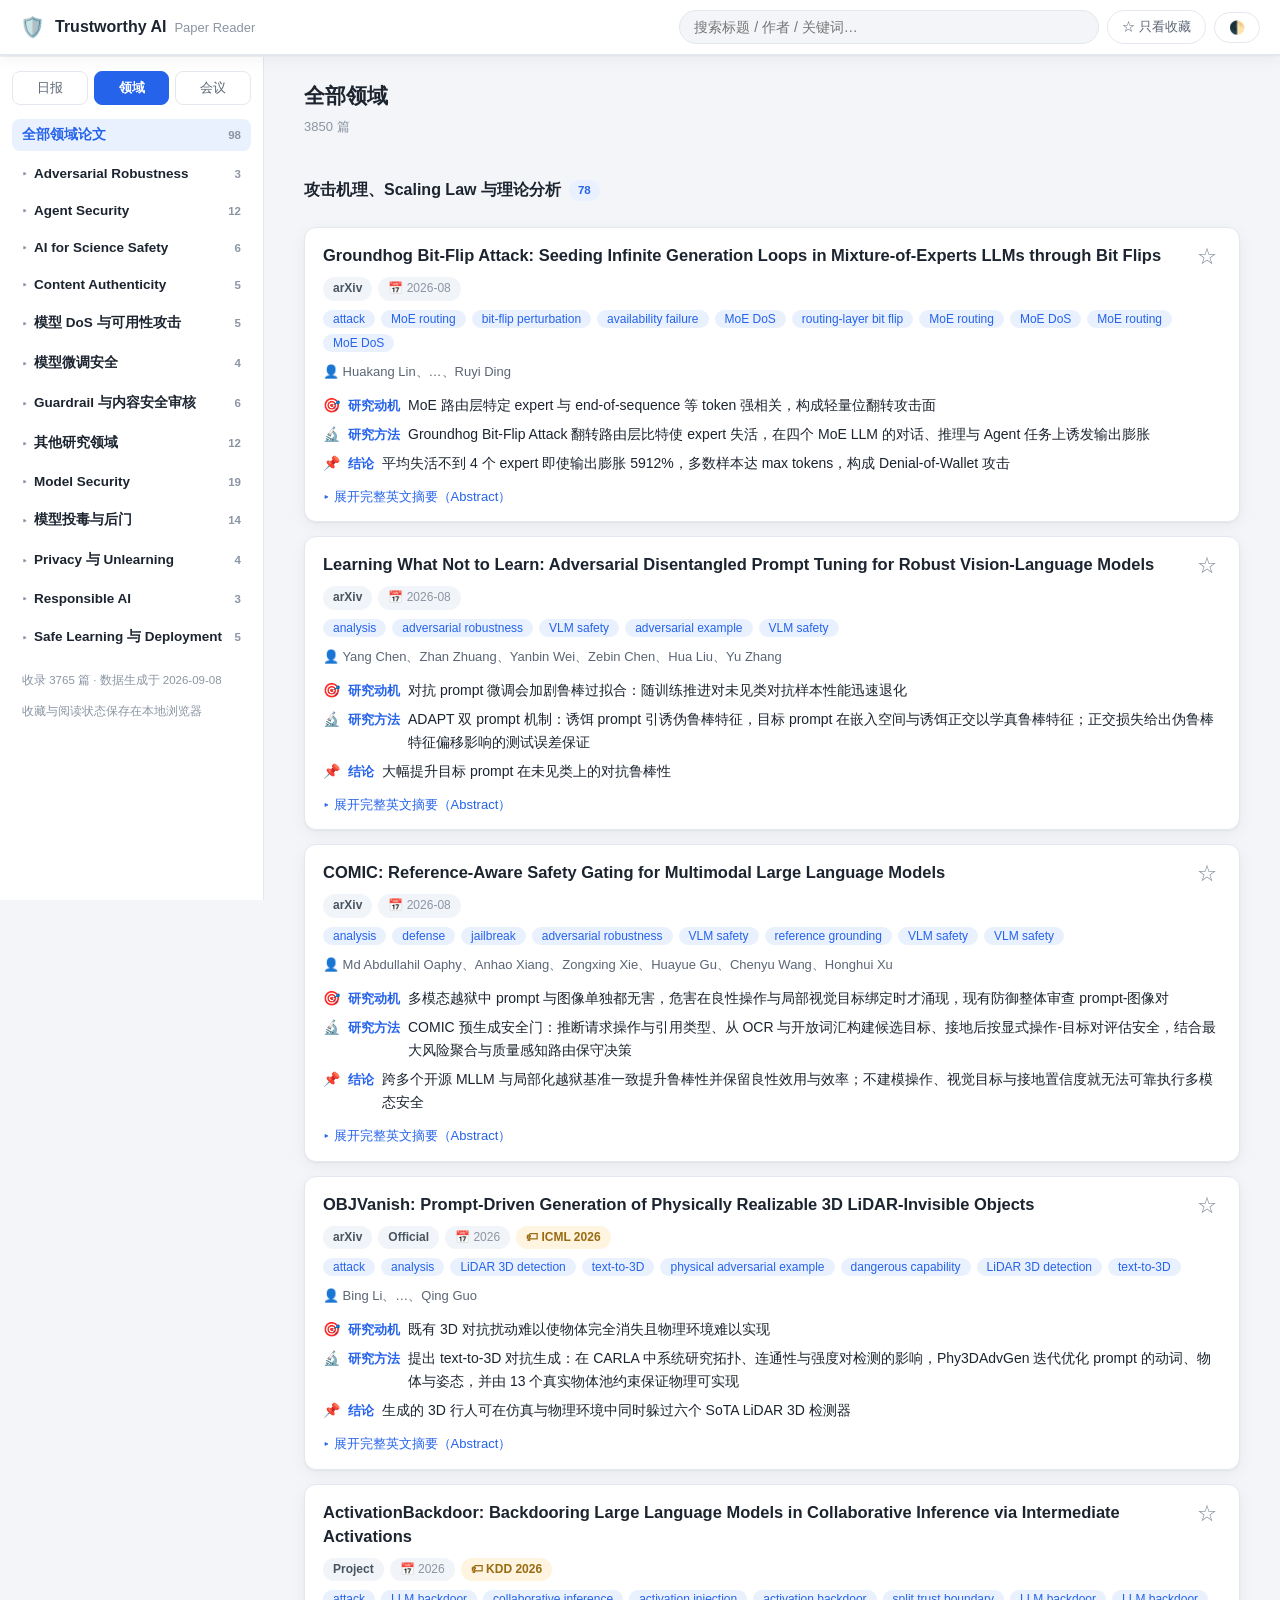
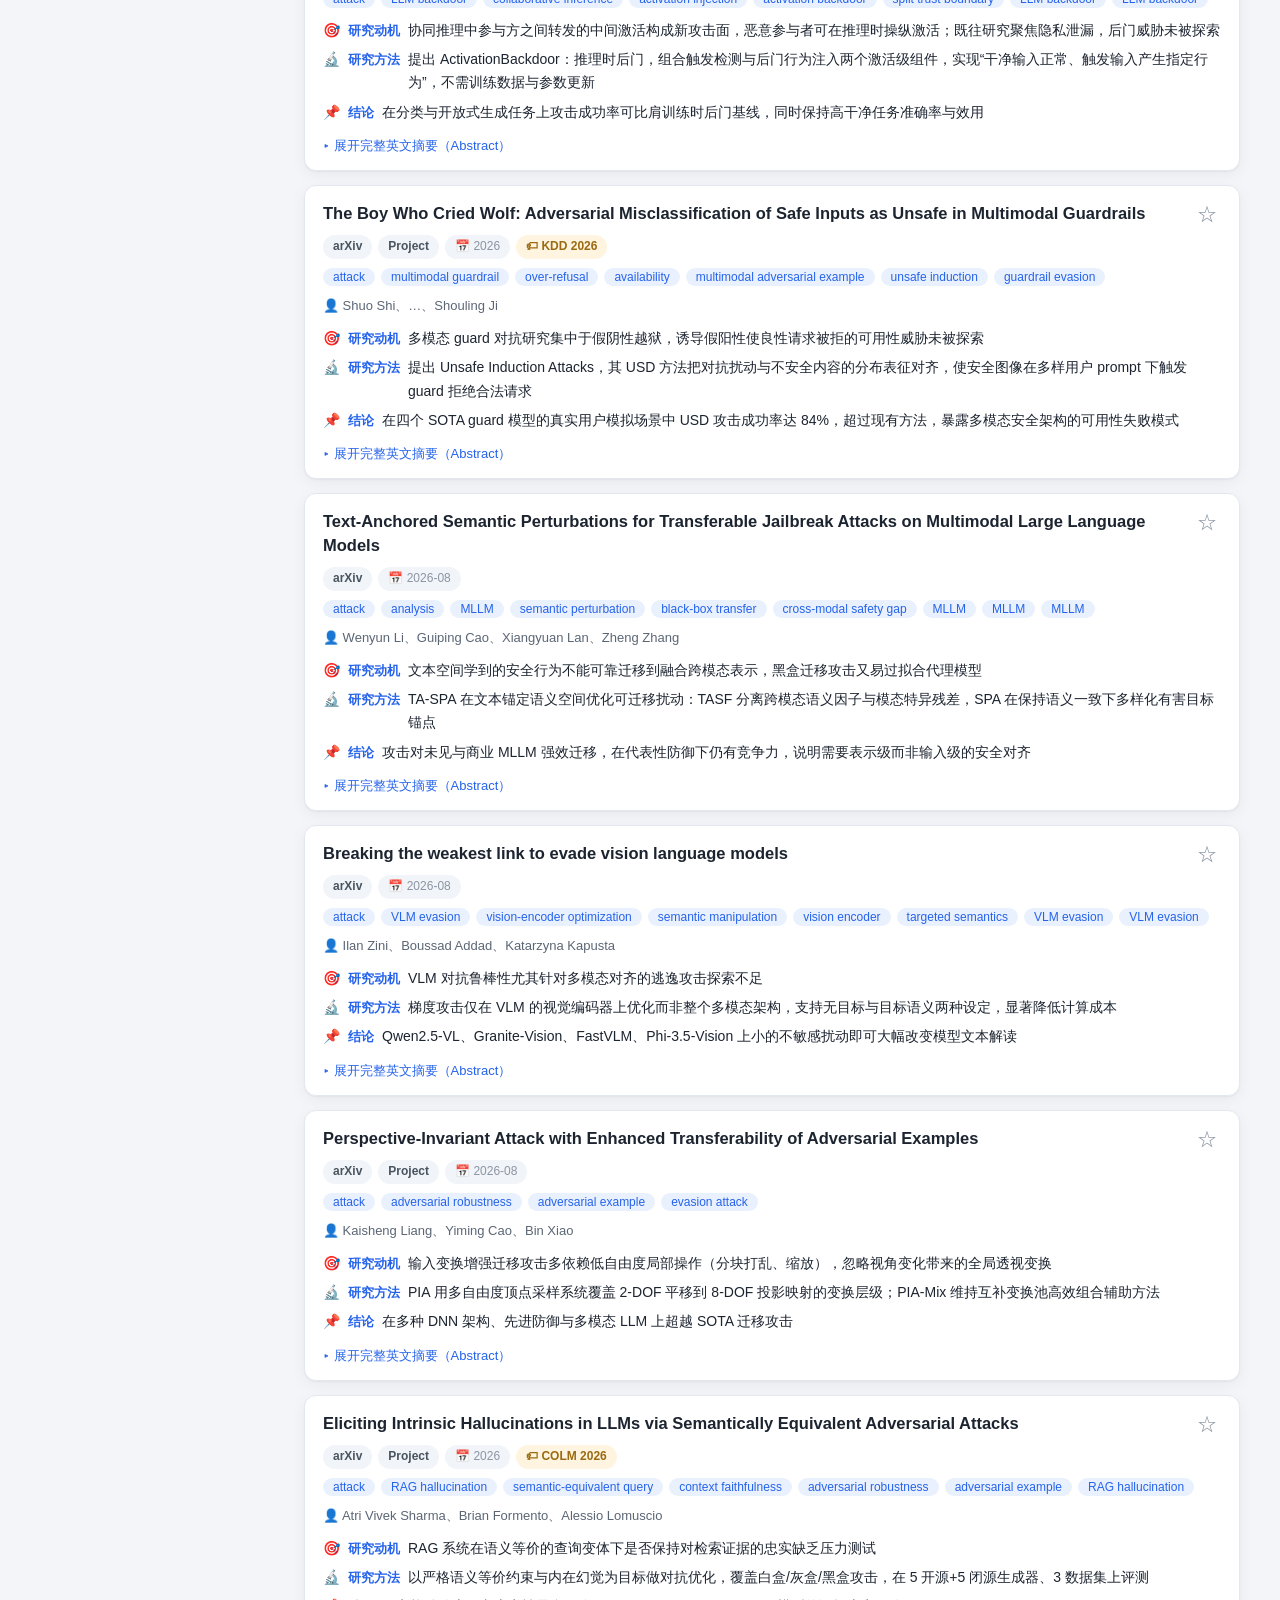
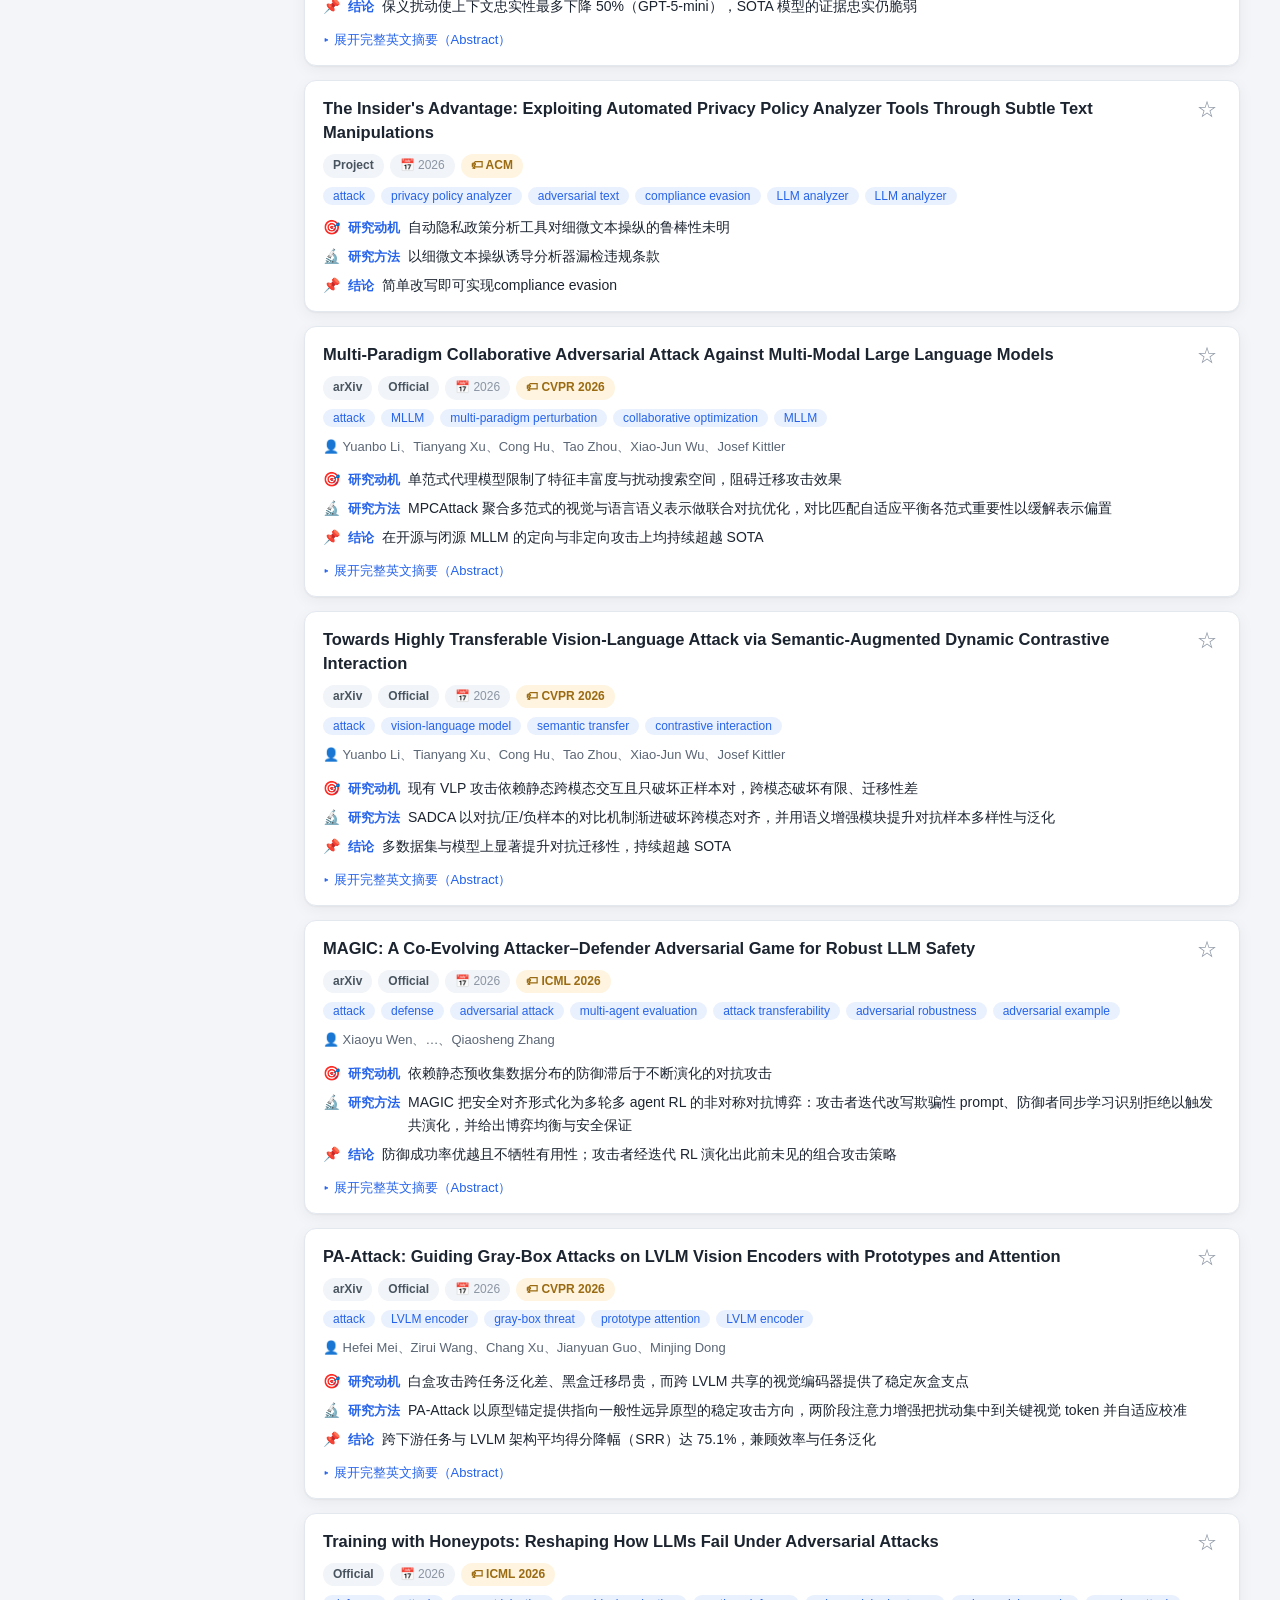
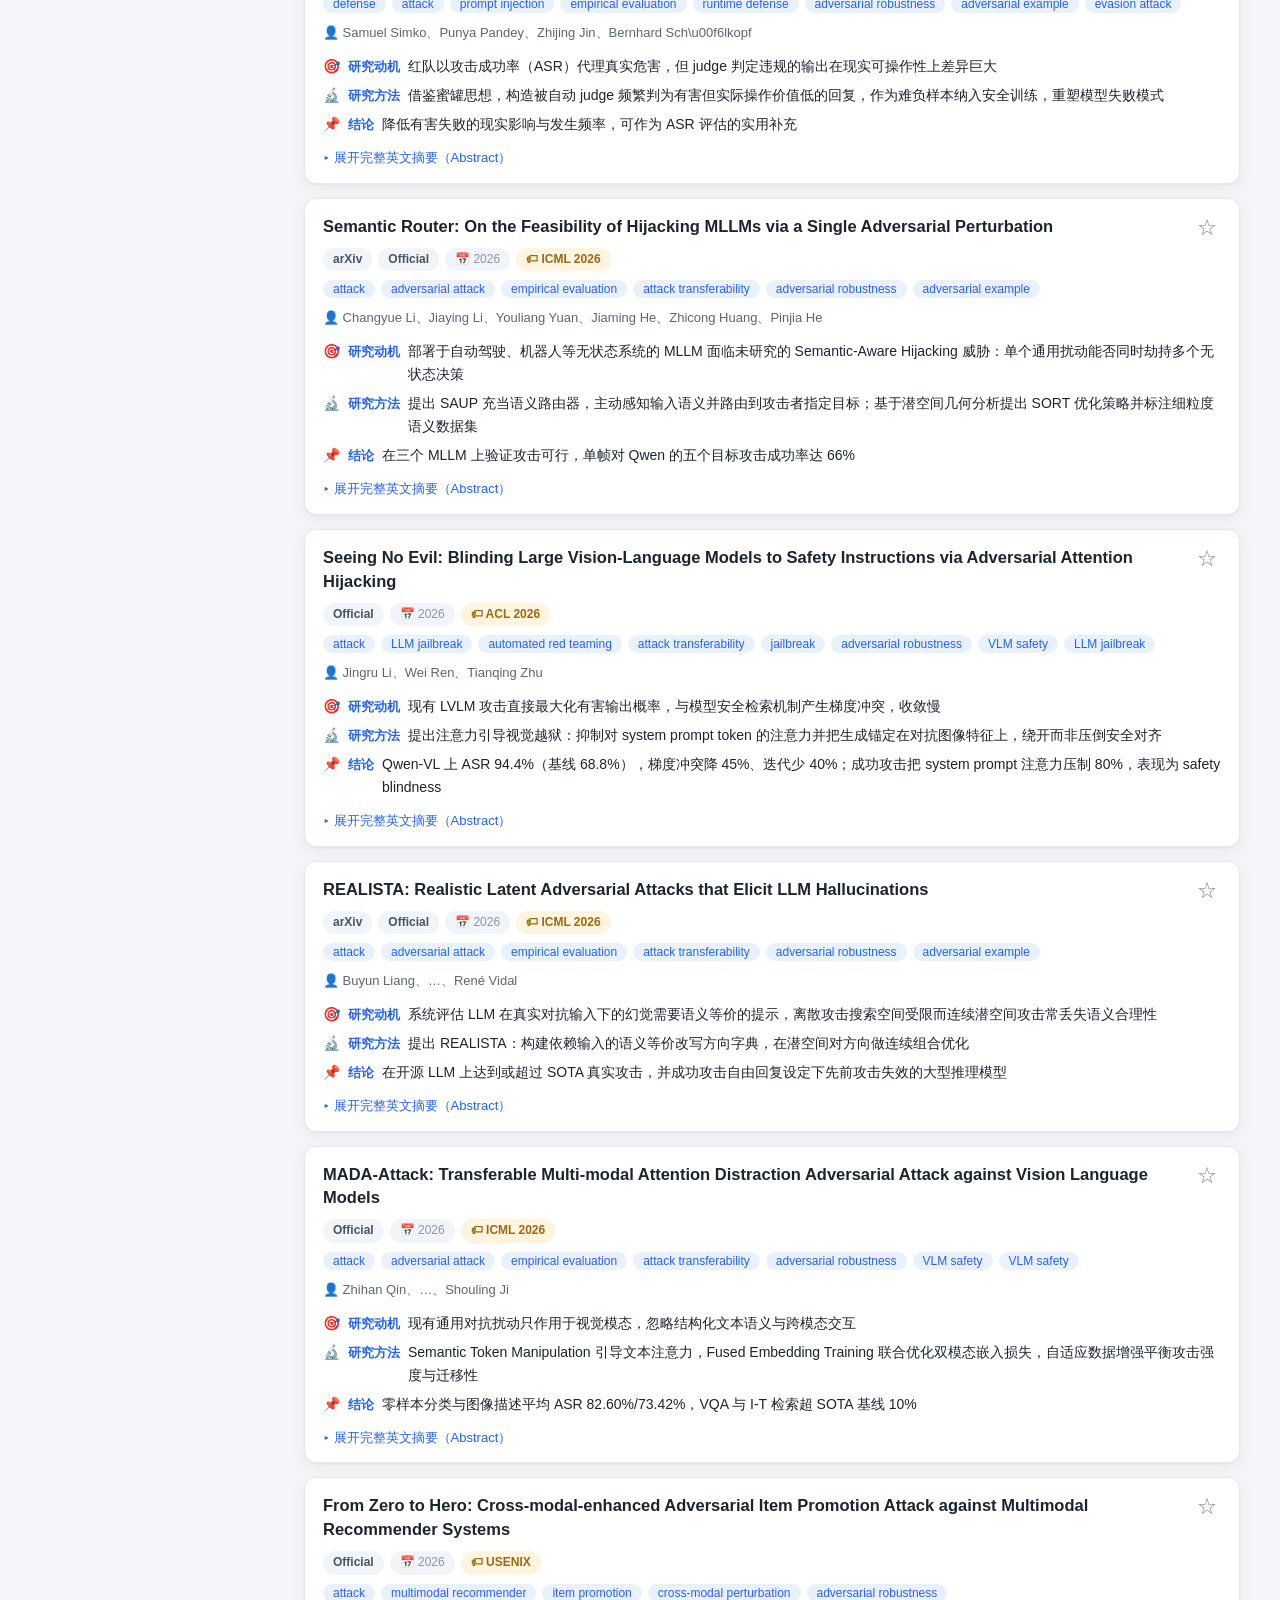
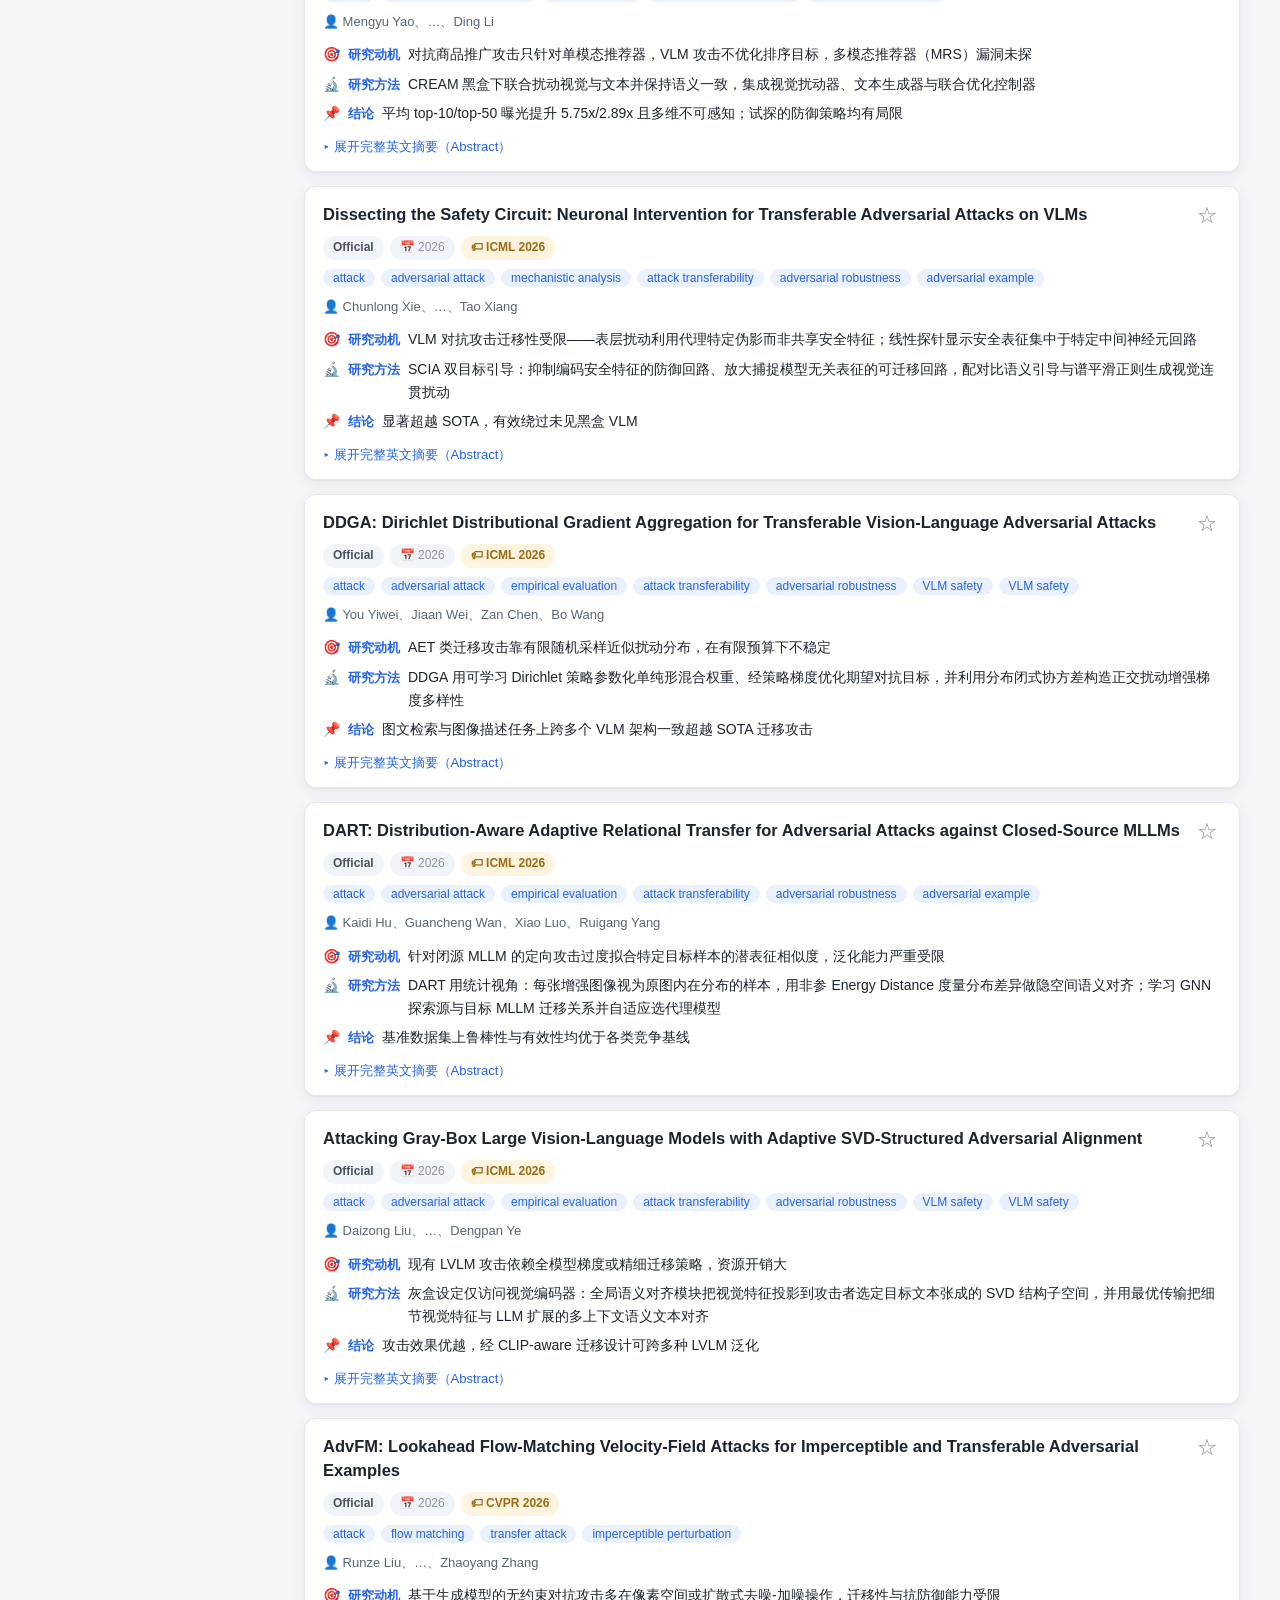
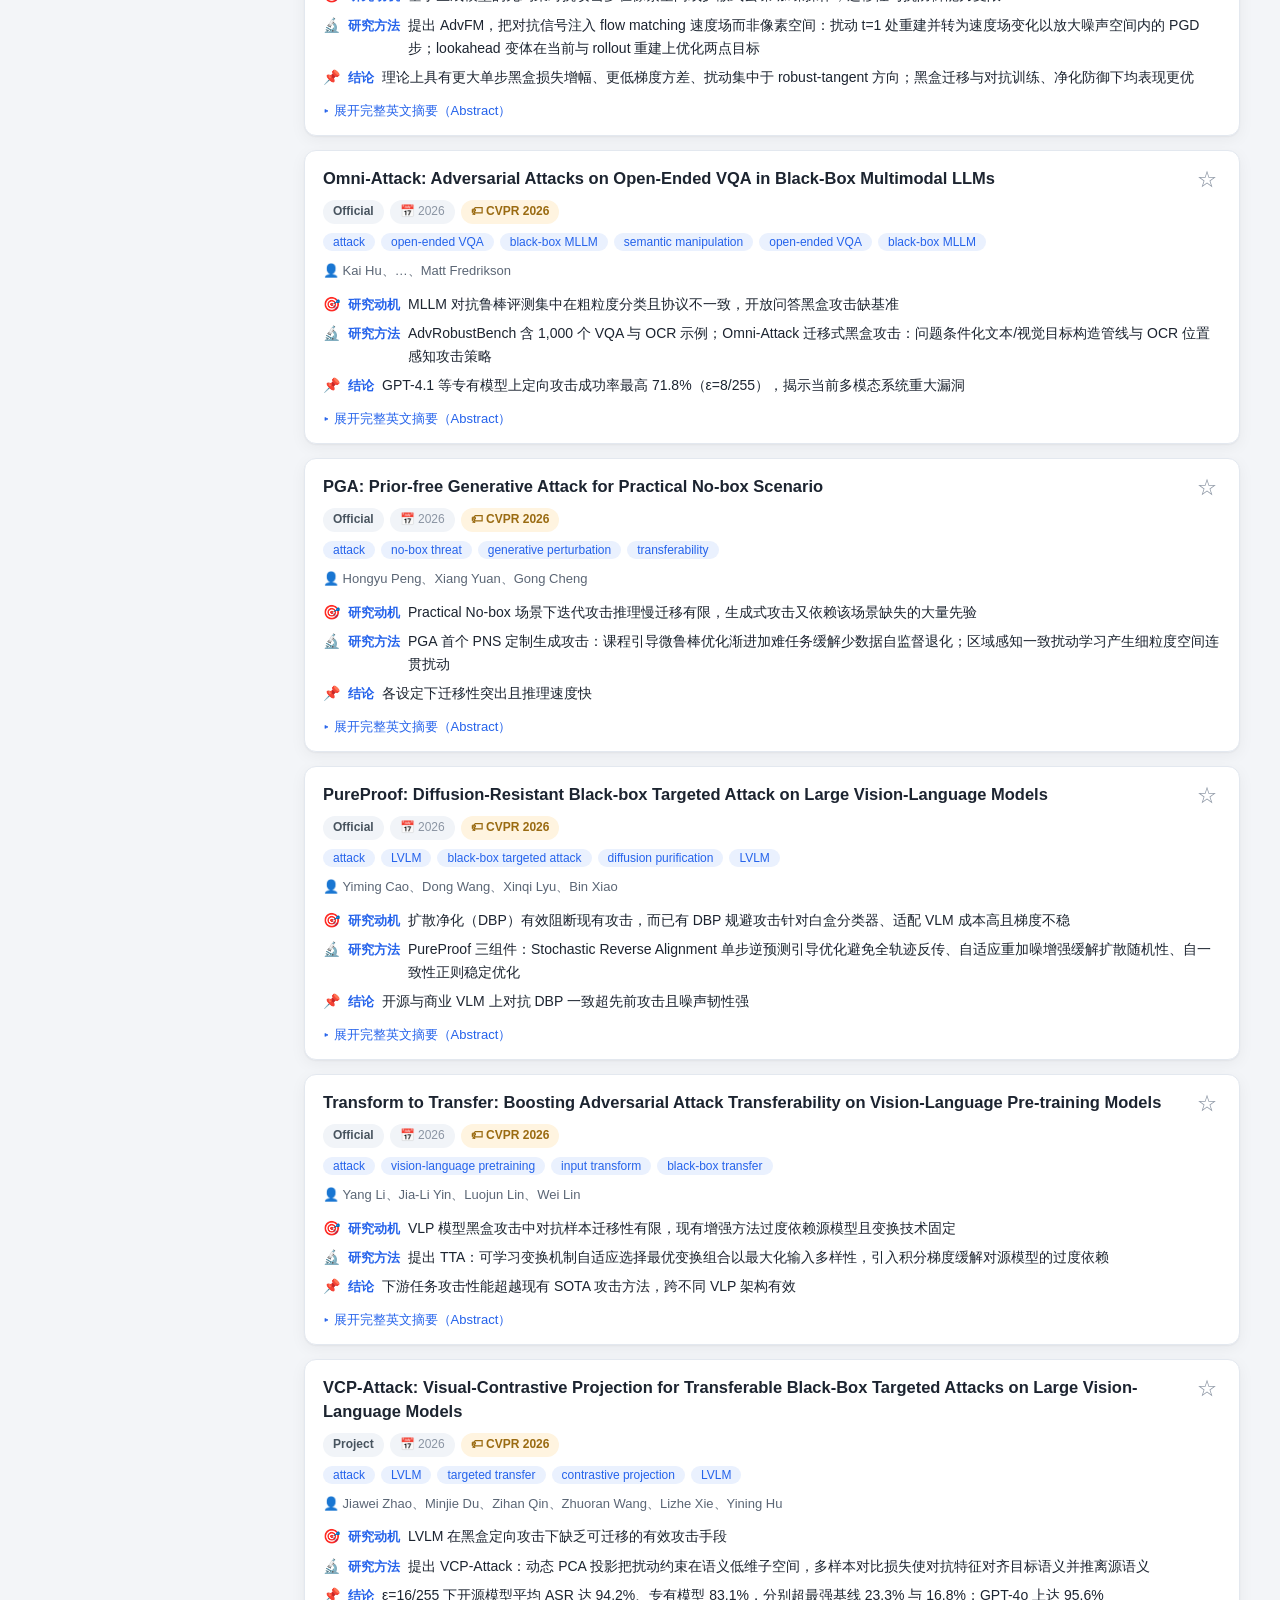
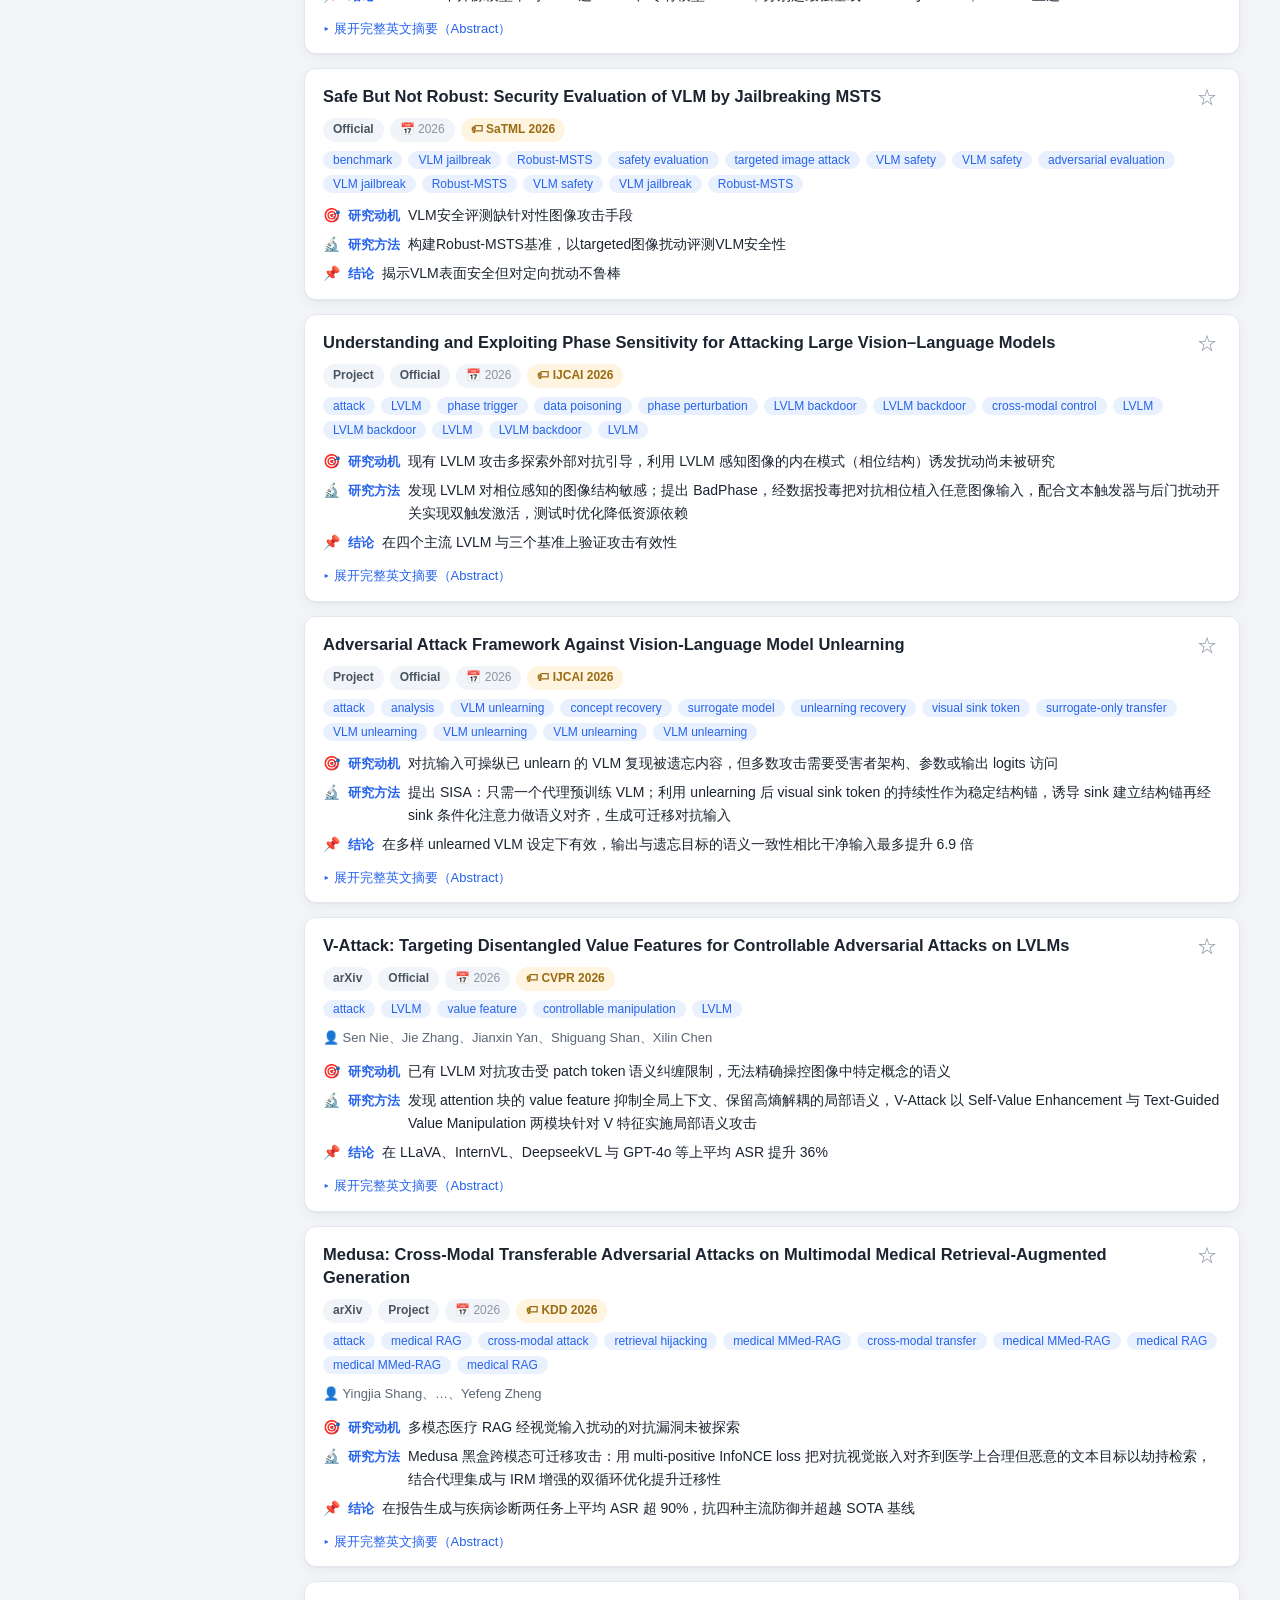
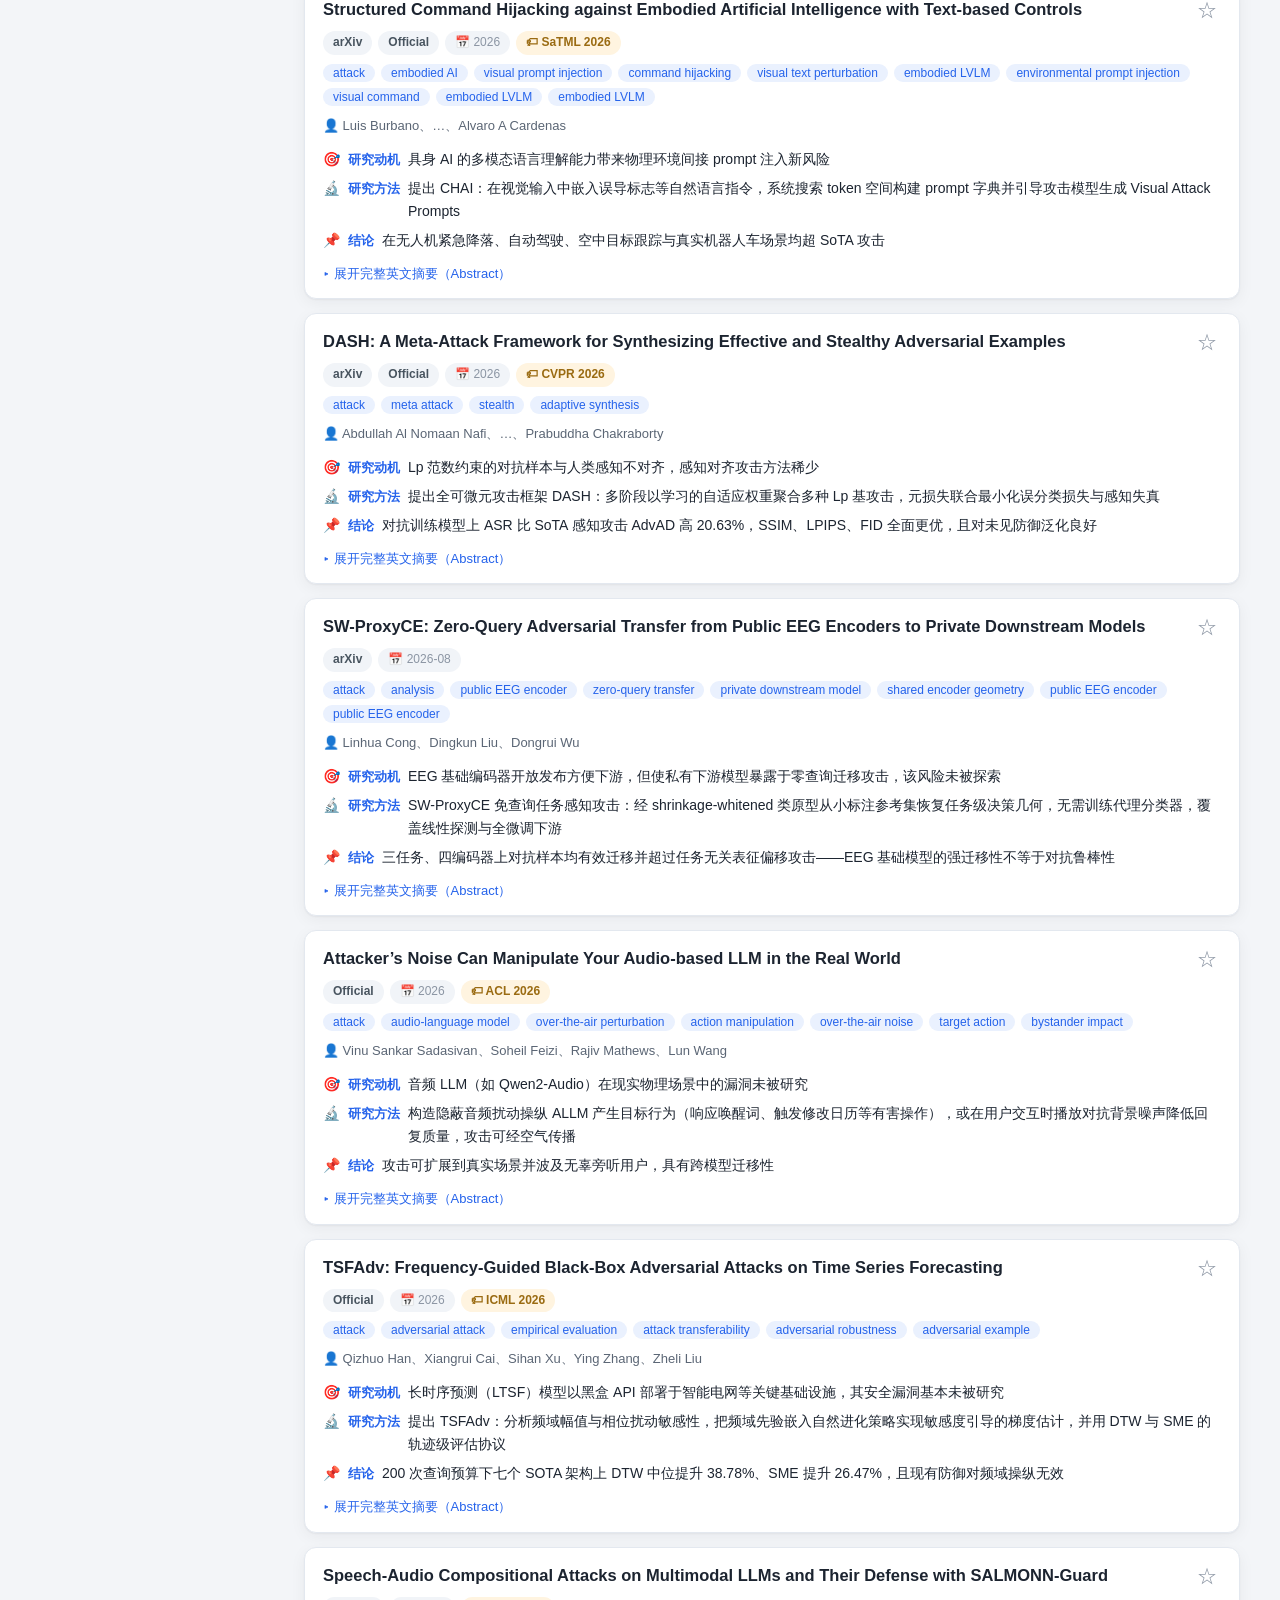
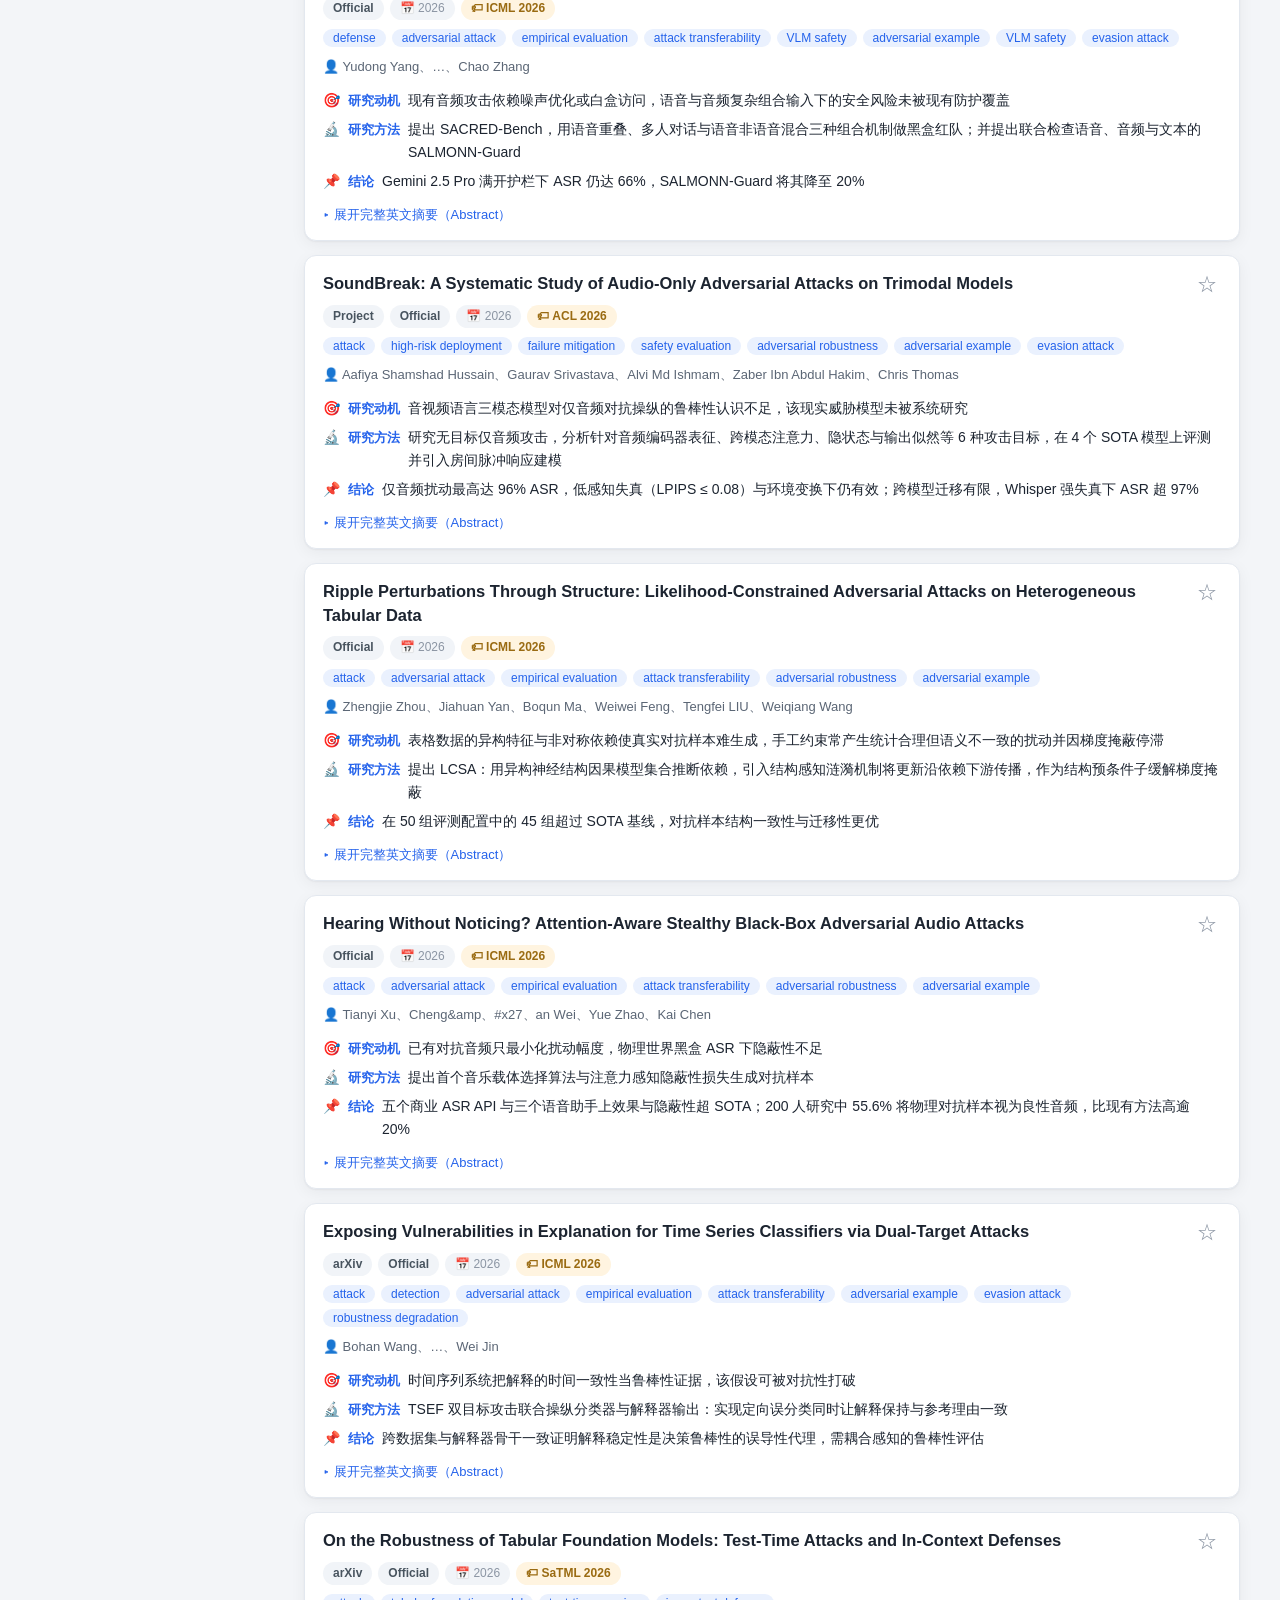
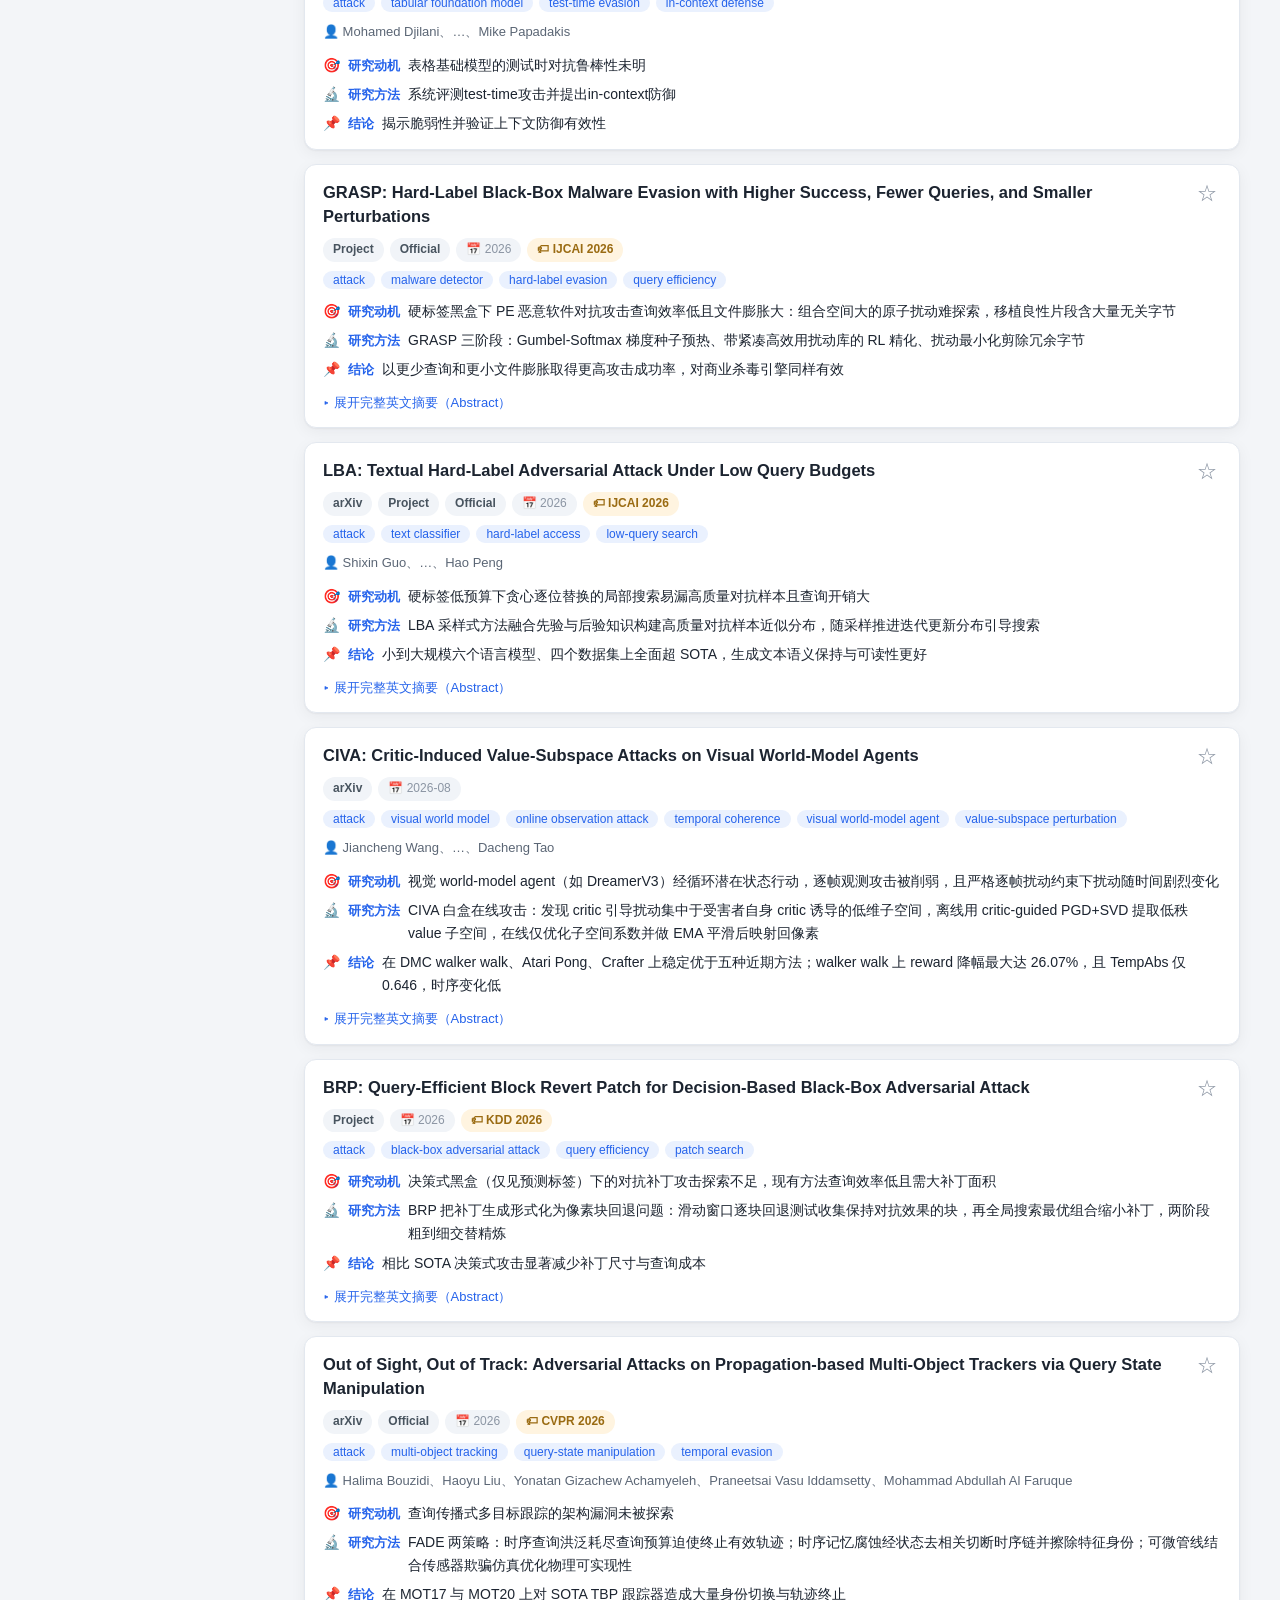
==== index.html @ c4b956ea "2026-09-08 19:28:34 CST - 全仓论文卡片格式改版：重写三段式总结、补全作者元数据、重构阅读站并改为根目录预构建部署 Co-Authored-By: Claude Code <n" ====
<!doctype html>
<html lang="zh-CN" data-theme="light">
  <head>
    <meta charset="utf-8">
    <meta name="viewport" content="width=device-width, initial-scale=1">
    <meta name="description" content="Trustworthy AI / AI Safety 论文阅读器：日报、领域与会议三个视图的统一卡片流。">
    <title>Trustworthy AI · Paper Reader</title>
    <link rel="stylesheet" href="style.css">
  </head>
  <body>
    <header class="topbar">
      <div class="brand">
        <span class="brand-mark">🛡️</span>
        <span class="brand-text">Trustworthy AI<em>Paper Reader</em></span>
      </div>
      <div class="topbar-controls">
        <input id="searchBox" type="search" placeholder="搜索标题 / 作者 / 关键词…" autocomplete="off" spellcheck="false">
        <button id="starredToggle" class="chip" title="只看收藏的论文">☆ 只看收藏</button>
        <button id="themeToggle" title="切换明暗主题">🌓</button>
      </div>
    </header>

    <div class="layout">
      <aside id="sidebar">
        <nav class="view-tabs" id="viewTabs">
          <button data-view="daily">日报</button>
          <button data-view="domains" class="active">领域</button>
          <button data-view="conferences">会议</button>
        </nav>
        <div id="navTree" class="nav-tree" aria-label="浏览导航"></div>
        <footer class="sidebar-foot">
          <p id="statsNote"></p>
          <p>收藏与阅读状态保存在本地浏览器</p>
        </footer>
      </aside>

      <main id="main">
        <div id="scopeHeader" class="scope-header"></div>
        <div id="cards" class="cards"></div>
        <div id="emptyState" class="empty" hidden>
          <p class="empty-title">没有匹配的论文</p>
          <p class="empty-hint">清空搜索或切换到其他视图</p>
        </div>
        <div id="sentinel"></div>
      </main>
    </div>

    <button id="backTop" title="回到顶部" hidden>↑</button>

    <noscript><p class="noscript">阅读器需要 JavaScript。</p></noscript>
    <script src="data/papers.js"></script>
    <script src="app.js"></script>
  </body>
</html>
---- style.css ----
/* Trustworthy AI Paper Reader — card UI, light & dark themes. */

:root {
  --bg: #f3f5f8;
  --panel: #ffffff;
  --card: #ffffff;
  --card-border: #e3e8ef;
  --text: #1c2430;
  --text-soft: #5b6675;
  --text-faint: #8b95a3;
  --accent: #2563eb;
  --accent-soft: #eaf1fe;
  --keyword-bg: #eaf1fe;
  --keyword-text: #2563eb;
  --badge-bg: #f1f4f8;
  --badge-text: #48545f;
  --venue-bg: #fff4e0;
  --venue-text: #9a6b12;
  --star: #f5a623;
  --star-card-bg: #fff5d9;
  --shadow: 0 1px 2px rgba(16, 24, 40, 0.05), 0 4px 16px rgba(16, 24, 40, 0.05);
  --sidebar-bg: #ffffff;
  --hover: #f5f8fc;
}
[data-theme="dark"] {
  --bg: #0f141a;
  --panel: #161d26;
  --card: #1a222d;
  --card-border: #263140;
  --text: #e6ebf2;
  --text-soft: #a8b3c2;
  --text-faint: #74808f;
  --accent: #5b8dff;
  --accent-soft: #1b2740;
  --keyword-bg: #1b2740;
  --keyword-text: #8db1ff;
  --badge-bg: #22303f;
  --badge-text: #a8b3c2;
  --venue-bg: #33290f;
  --venue-text: #e0b45c;
  --star: #f5a623;
  --star-card-bg: #2f2712;
  --shadow: 0 1px 2px rgba(0, 0, 0, 0.4);
  --sidebar-bg: #141b23;
  --hover: #1e2836;
}

* { box-sizing: border-box; }
html, body { margin: 0; padding: 0; }
body {
  background: var(--bg);
  color: var(--text);
  font: 15px/1.65 -apple-system, BlinkMacSystemFont, "Segoe UI", "PingFang SC",
    "Hiragino Sans GB", "Microsoft YaHei", "Noto Sans CJK SC", sans-serif;
}

/* ---------- top bar ---------- */

.topbar {
  position: sticky; top: 0; z-index: 20;
  display: flex; align-items: center; justify-content: space-between; gap: 16px;
  padding: 10px 20px;
  background: var(--panel);
  border-bottom: 1px solid var(--card-border);
  box-shadow: var(--shadow);
}
.brand { display: flex; align-items: center; gap: 10px; white-space: nowrap; }
.brand-mark { font-size: 20px; }
.brand-text { font-weight: 700; font-size: 16px; }
.brand-text em { font-style: normal; font-weight: 400; color: var(--text-faint); margin-left: 8px; font-size: 13px; }
.topbar-controls { display: flex; align-items: center; gap: 8px; flex: 1; justify-content: flex-end; }
#searchBox {
  width: min(420px, 40vw);
  padding: 8px 14px;
  border: 1px solid var(--card-border);
  border-radius: 999px;
  background: var(--bg);
  color: var(--text);
  font-size: 14px;
  outline: none;
}
#searchBox:focus { border-color: var(--accent); }
.chip, #themeToggle {
  border: 1px solid var(--card-border);
  background: var(--panel);
  color: var(--text-soft);
  border-radius: 999px;
  padding: 7px 14px;
  font-size: 13px;
  cursor: pointer;
  white-space: nowrap;
}
.chip:hover, #themeToggle:hover { background: var(--hover); }
.chip.on { background: var(--accent-soft); color: var(--accent); border-color: var(--accent); }

/* ---------- layout ---------- */

.layout { display: flex; min-height: calc(100vh - 57px); }
#sidebar {
  width: 264px; flex-shrink: 0;
  background: var(--sidebar-bg);
  border-right: 1px solid var(--card-border);
  padding: 14px 12px 24px;
  position: sticky; top: 57px;
  height: calc(100vh - 57px);
  overflow-y: auto;
}
#main { flex: 1; min-width: 0; padding: 20px clamp(14px, 4vw, 40px) 80px; max-width: 1180px; }

.view-tabs { display: flex; gap: 6px; margin-bottom: 14px; }
.view-tabs button {
  flex: 1; padding: 7px 0;
  border: 1px solid var(--card-border);
  border-radius: 8px;
  background: transparent;
  color: var(--text-soft);
  font-size: 13px;
  cursor: pointer;
}
.view-tabs button.active { background: var(--accent); border-color: var(--accent); color: #fff; font-weight: 600; }

.nav-tree { display: flex; flex-direction: column; gap: 2px; }
.nav-item {
  text-align: left;
  padding: 7px 10px;
  border: 0; border-radius: 8px;
  background: transparent;
  color: var(--text-soft);
  font-size: 13.5px;
  cursor: pointer;
  display: flex; justify-content: space-between; align-items: center; gap: 6px;
}
.nav-item:hover { background: var(--hover); }
.nav-item.active { background: var(--accent-soft); color: var(--accent); font-weight: 600; }
.nav-count { font-size: 11.5px; color: var(--text-faint); }
.nav-group { margin-top: 6px; }
.nav-group-header {
  width: 100%;
  display: flex; align-items: center; gap: 7px;
  padding: 7px 10px;
  border: 0; border-radius: 8px;
  background: transparent;
  color: var(--text);
  font-size: 13.5px; font-weight: 700;
  cursor: pointer;
  text-align: left;
}
.nav-group-header:hover { background: var(--hover); }
.nav-group-header .chev {
  font-size: 10px; color: var(--text-faint);
  transition: transform 0.15s ease;
  flex-shrink: 0;
}
.nav-group.open .nav-group-header .chev { transform: rotate(90deg); }
.nav-group-header .nav-count { margin-left: auto; }
.nav-group-items {
  display: flex; flex-direction: column; gap: 2px;
  padding-left: 10px;
  border-left: 1px solid var(--card-border);
  margin: 2px 0 4px 12px;
}
.nav-group-items[hidden] { display: none; }
.sidebar-foot { margin-top: 18px; padding: 0 10px; font-size: 11.5px; color: var(--text-faint); line-height: 1.7; }

/* ---------- scope header ---------- */

.scope-header h1 { margin: 4px 0 2px; font-size: 21px; }
.scope-meta { margin: 0 0 14px; color: var(--text-faint); font-size: 13px; }

.section-title {
  font-size: 16px; margin: 26px 0 10px; display: flex; align-items: center; gap: 8px;
}
.section-count {
  font-size: 11.5px; color: var(--accent);
  background: var(--accent-soft);
  padding: 1px 9px; border-radius: 999px;
}

/* ---------- cards ---------- */

.cards { display: flex; flex-direction: column; gap: 14px; }
.card {
  background: var(--card);
  border: 1px solid var(--card-border);
  border-radius: 12px;
  padding: 16px 18px 14px;
  box-shadow: var(--shadow);
  position: relative;
}
.card.starred {
  border-color: var(--star);
  background: var(--star-card-bg);
  box-shadow: 0 1px 3px rgba(245, 166, 35, 0.28), 0 4px 18px rgba(245, 166, 35, 0.18);
}
.card-head { display: flex; align-items: flex-start; justify-content: space-between; gap: 12px; }
.card-title {
  font-size: 16.5px; font-weight: 700; line-height: 1.45;
  color: var(--text); text-decoration: none;
}
.card-title:hover { color: var(--accent); }
.star {
  border: 0; background: transparent; cursor: pointer;
  font-size: 20px; line-height: 1;
  color: var(--text-faint);
  flex-shrink: 0; padding: 2px 4px;
}
.card.starred .star { color: var(--star); }
.star:hover { color: var(--star); }

.badges { display: flex; flex-wrap: wrap; gap: 6px; margin-top: 9px; }
.badge {
  font-size: 12px; font-weight: 600;
  padding: 2px 10px; border-radius: 999px;
  background: var(--badge-bg); color: var(--badge-text);
  text-decoration: none;
}
a.badge:hover { color: var(--accent); }
.badge-plain { background: var(--badge-bg); color: var(--text-faint); font-weight: 500; }
.badge-venue { background: var(--venue-bg); color: var(--venue-text); font-weight: 600; }

.keywords { display: flex; flex-wrap: wrap; gap: 6px; margin-top: 9px; }
.keyword {
  border: 0; cursor: pointer;
  font-size: 12px; padding: 2px 10px; border-radius: 999px;
  background: var(--keyword-bg); color: var(--keyword-text);
}
.keyword:hover { filter: brightness(0.95); }

.authors { margin-top: 9px; font-size: 13px; color: var(--text-soft); }

.summary { margin-top: 11px; display: flex; flex-direction: column; gap: 6px; }
.sum-row { display: flex; gap: 8px; font-size: 14px; align-items: baseline; }
.sum-icon { flex-shrink: 0; }
.sum-row b { flex-shrink: 0; color: var(--accent); font-size: 13px; }
.sum-row span:last-child { color: var(--text); }

.abstract { margin-top: 11px; }
.abstract summary {
  cursor: pointer; font-size: 13px; color: var(--accent); user-select: none;
  list-style: none;
}
.abstract summary::-webkit-details-marker { display: none; }
.abstract[open] summary { margin-bottom: 6px; }
.abstract p {
  margin: 0; padding: 10px 12px;
  background: var(--bg);
  border-left: 3px solid var(--card-border);
  border-radius: 6px;
  font-size: 13px; line-height: 1.7; color: var(--text-soft);
  text-align: justify;
}

/* ---------- misc ---------- */

.empty { text-align: center; padding: 80px 0; color: var(--text-faint); }
.empty-title { font-size: 16px; font-weight: 600; margin: 0 0 6px; }
.empty-hint { margin: 0; font-size: 13px; }

#backTop {
  position: fixed; right: 22px; bottom: 26px; z-index: 30;
  width: 40px; height: 40px; border-radius: 50%;
  border: 1px solid var(--card-border);
  background: var(--panel); color: var(--text-soft);
  font-size: 17px; cursor: pointer; box-shadow: var(--shadow);
}
#backTop:hover { color: var(--accent); }

.noscript { text-align: center; padding: 40px; }

@media (max-width: 900px) {
  .layout { flex-direction: column; }
  #sidebar { position: static; width: auto; height: auto; border-right: 0; border-bottom: 1px solid var(--card-border); }
  .topbar { flex-wrap: wrap; }
  #searchBox { width: 100%; }
  .topbar-controls { flex-basis: 100%; }
}
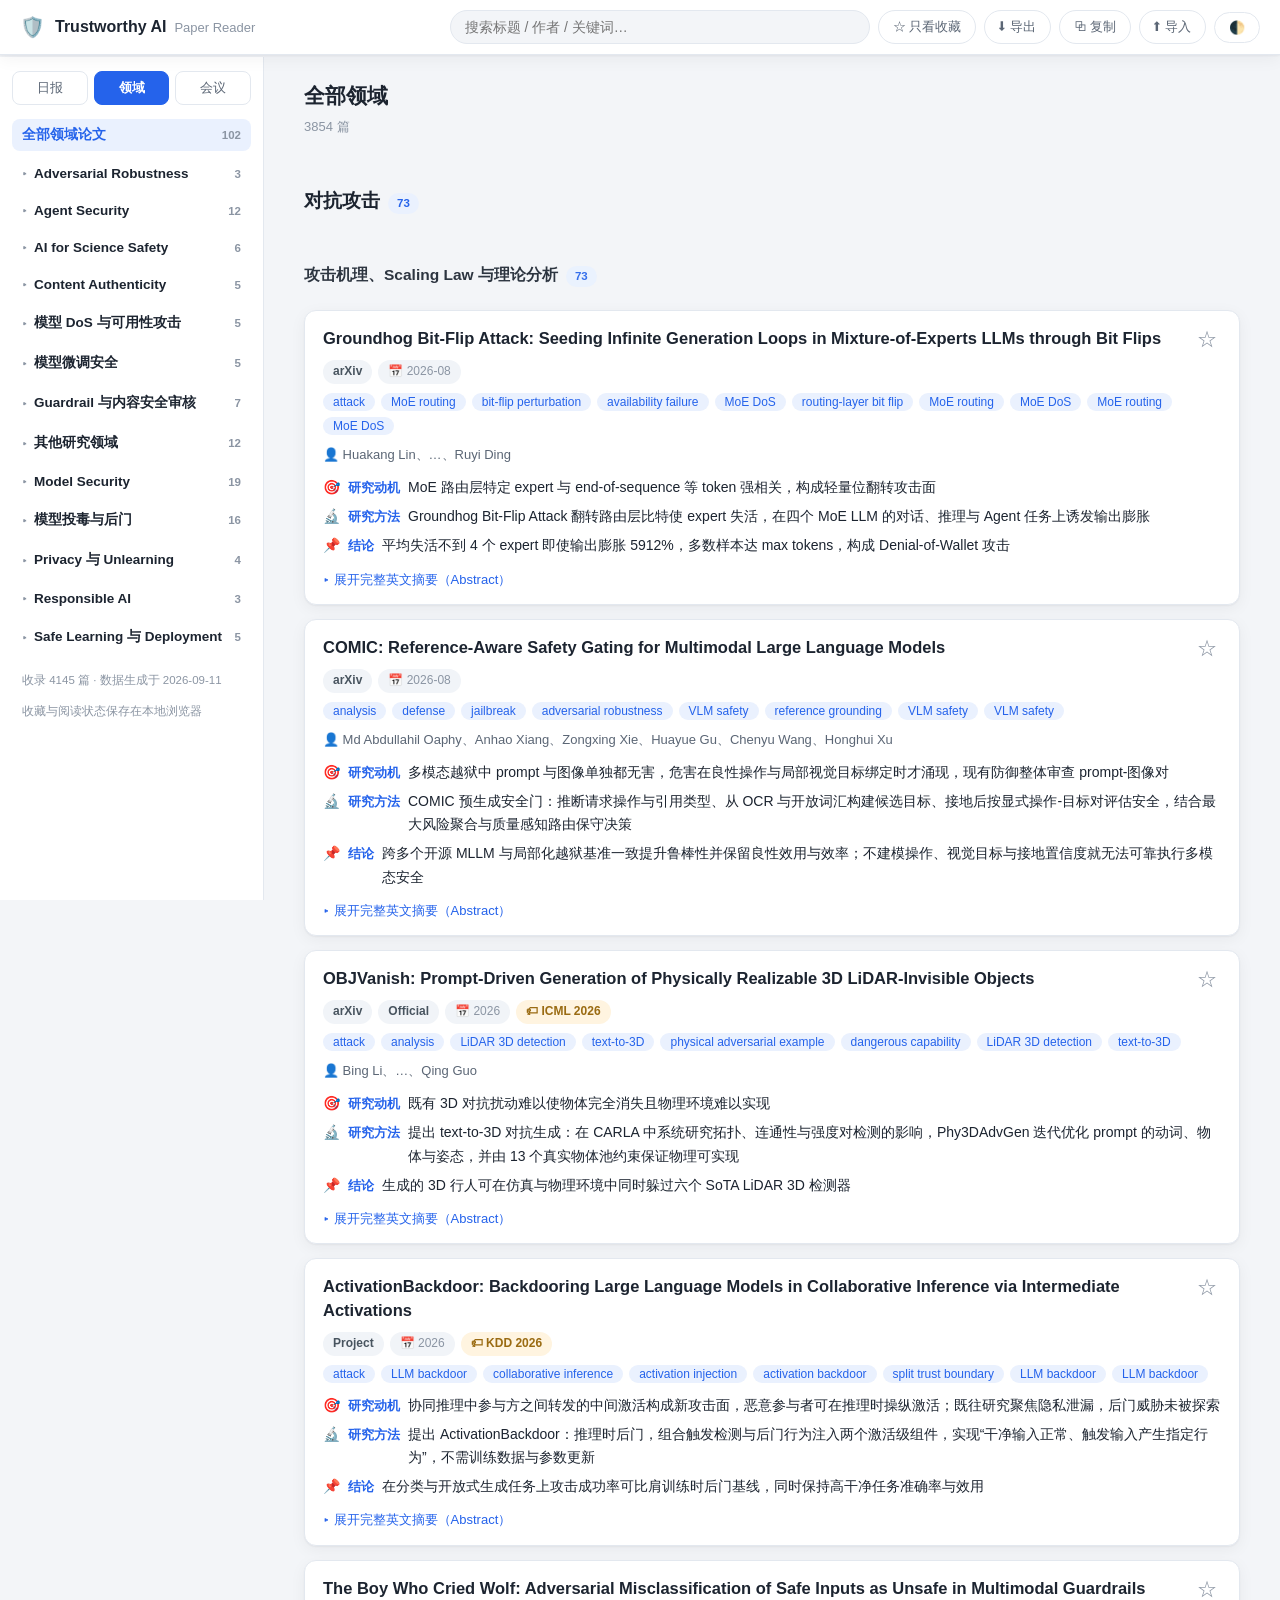
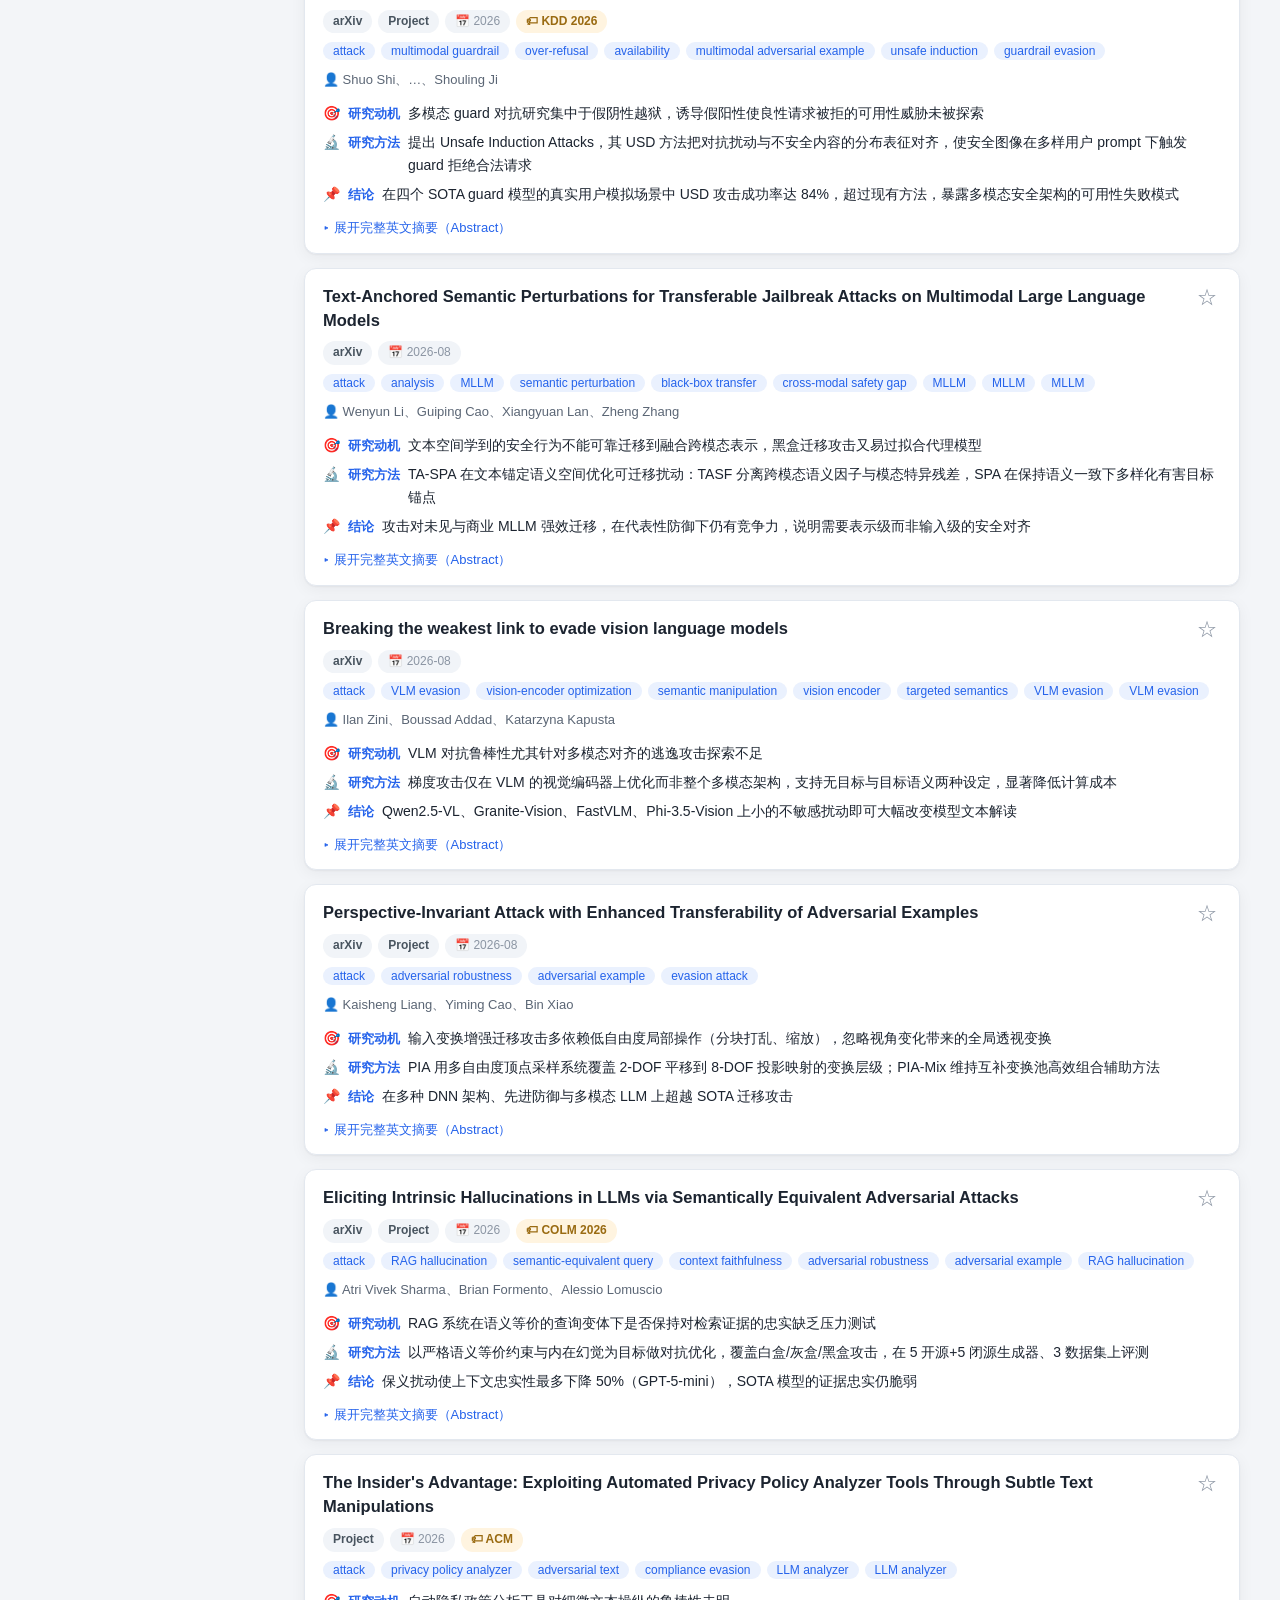
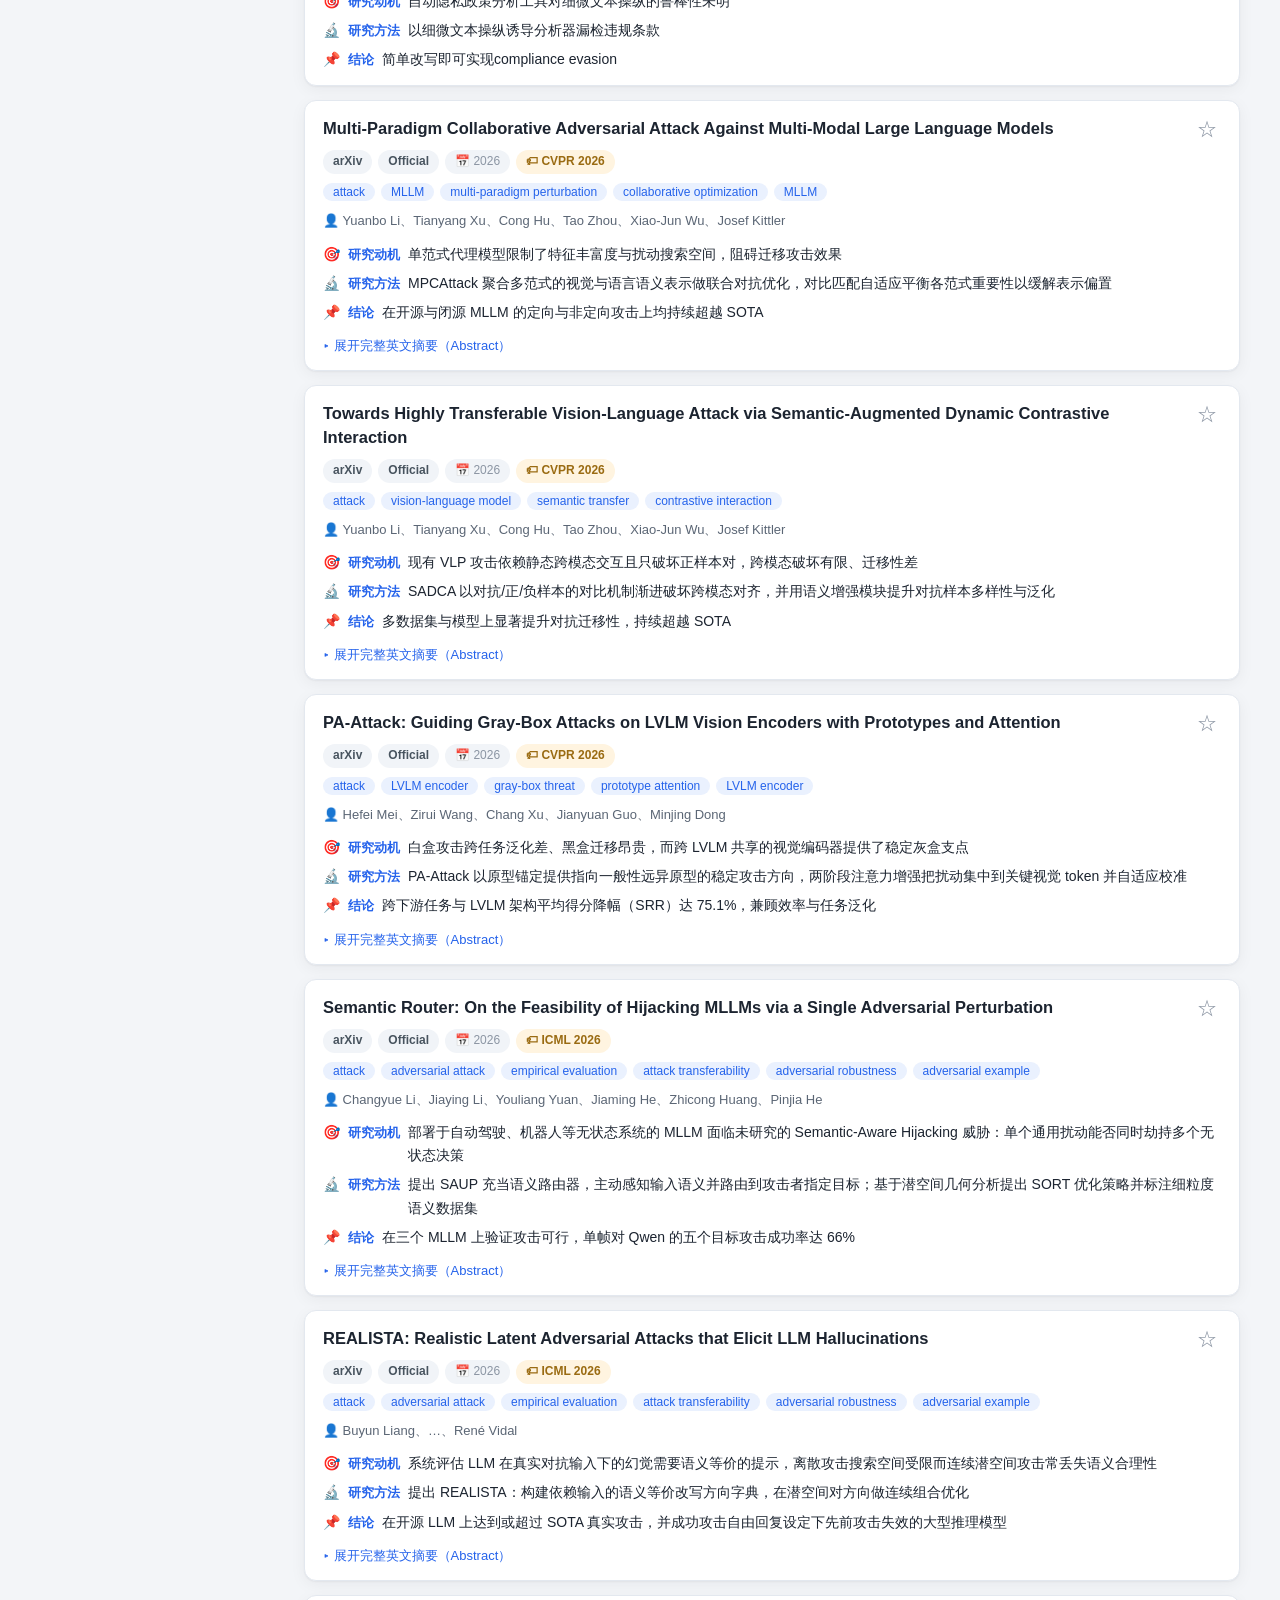
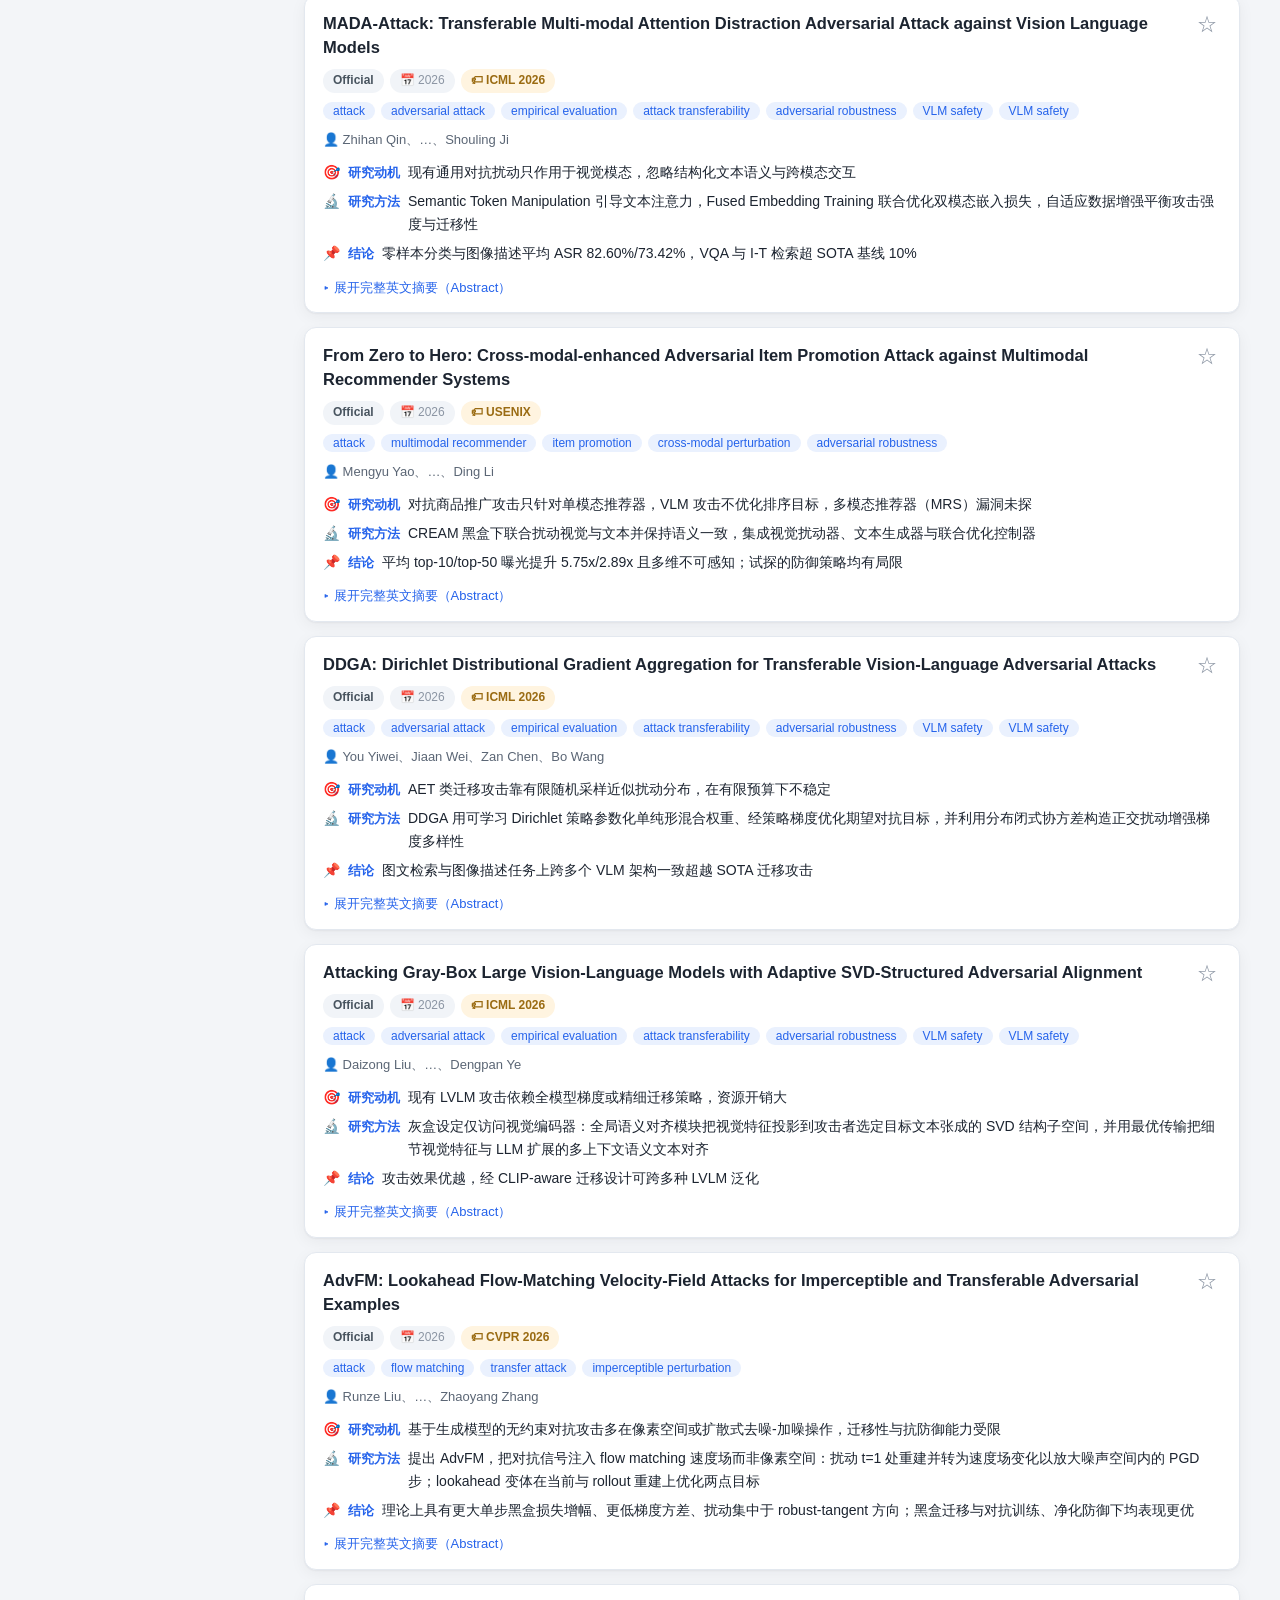
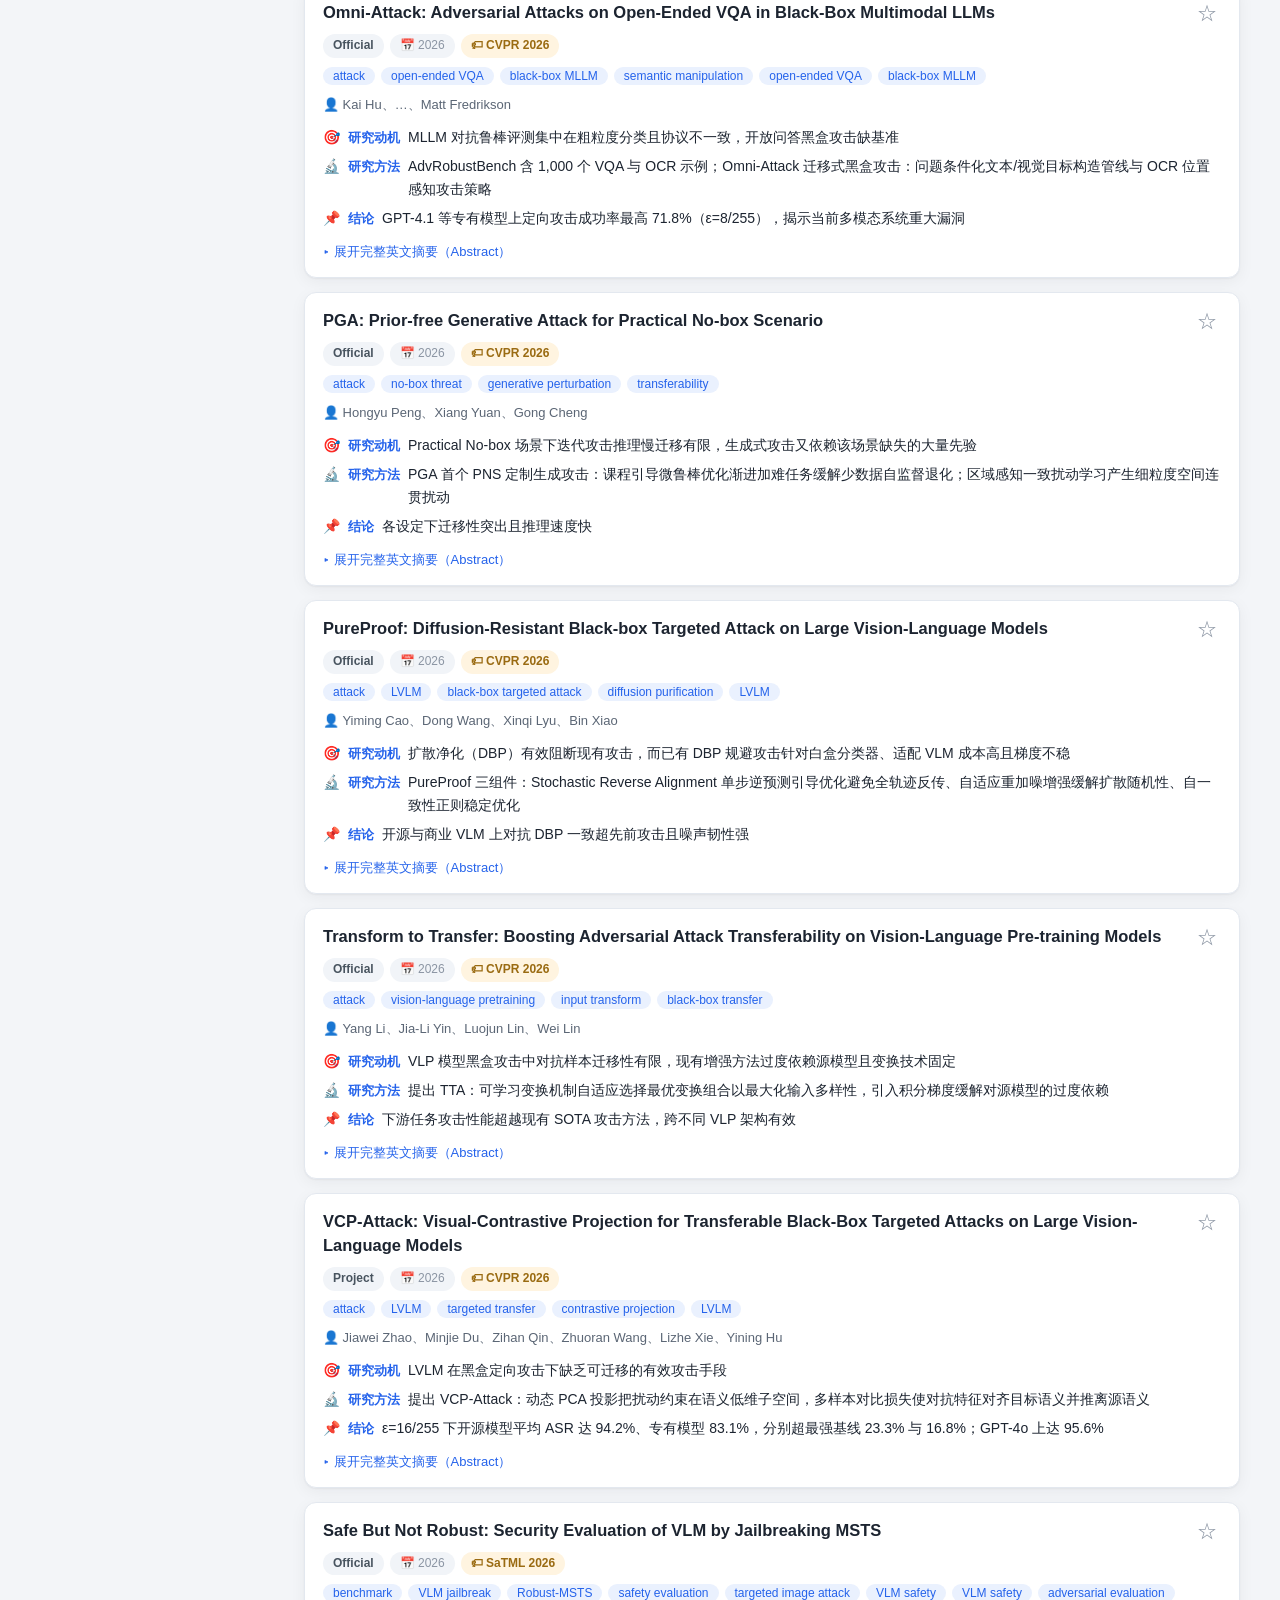
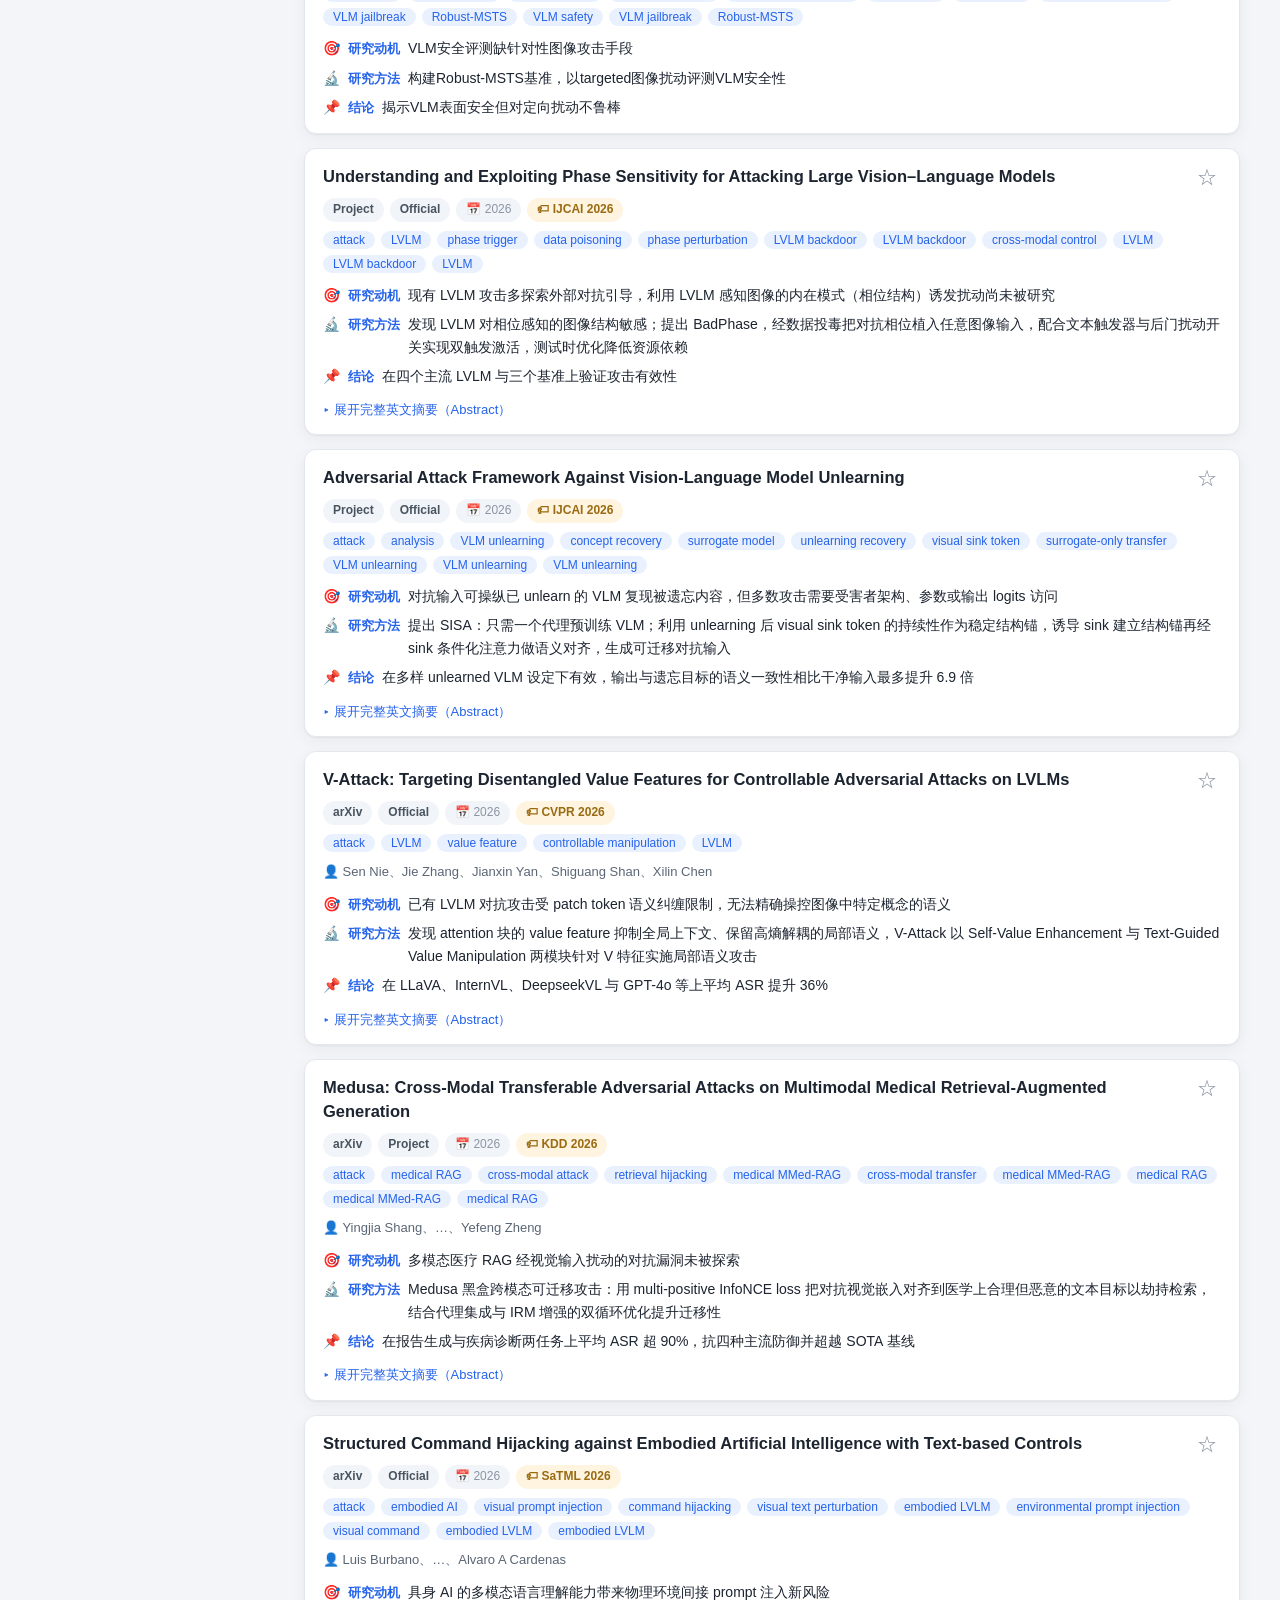
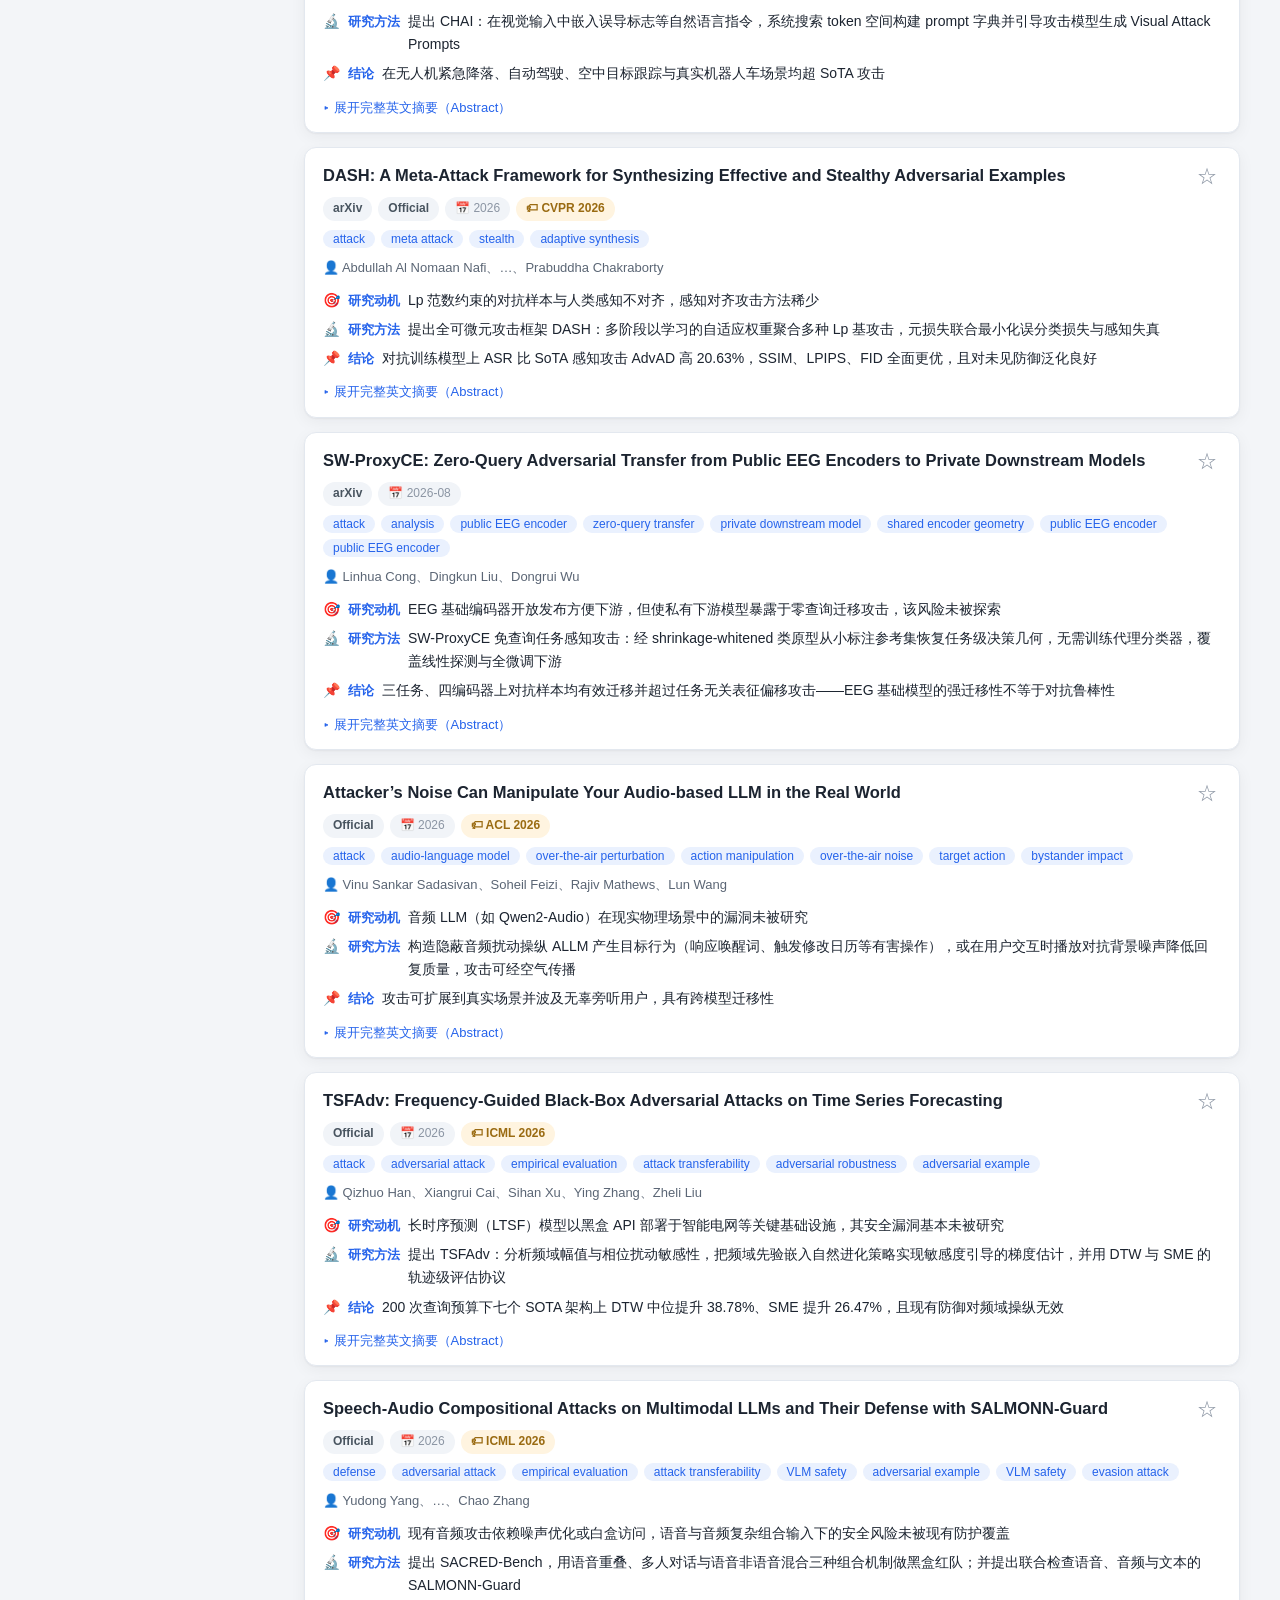
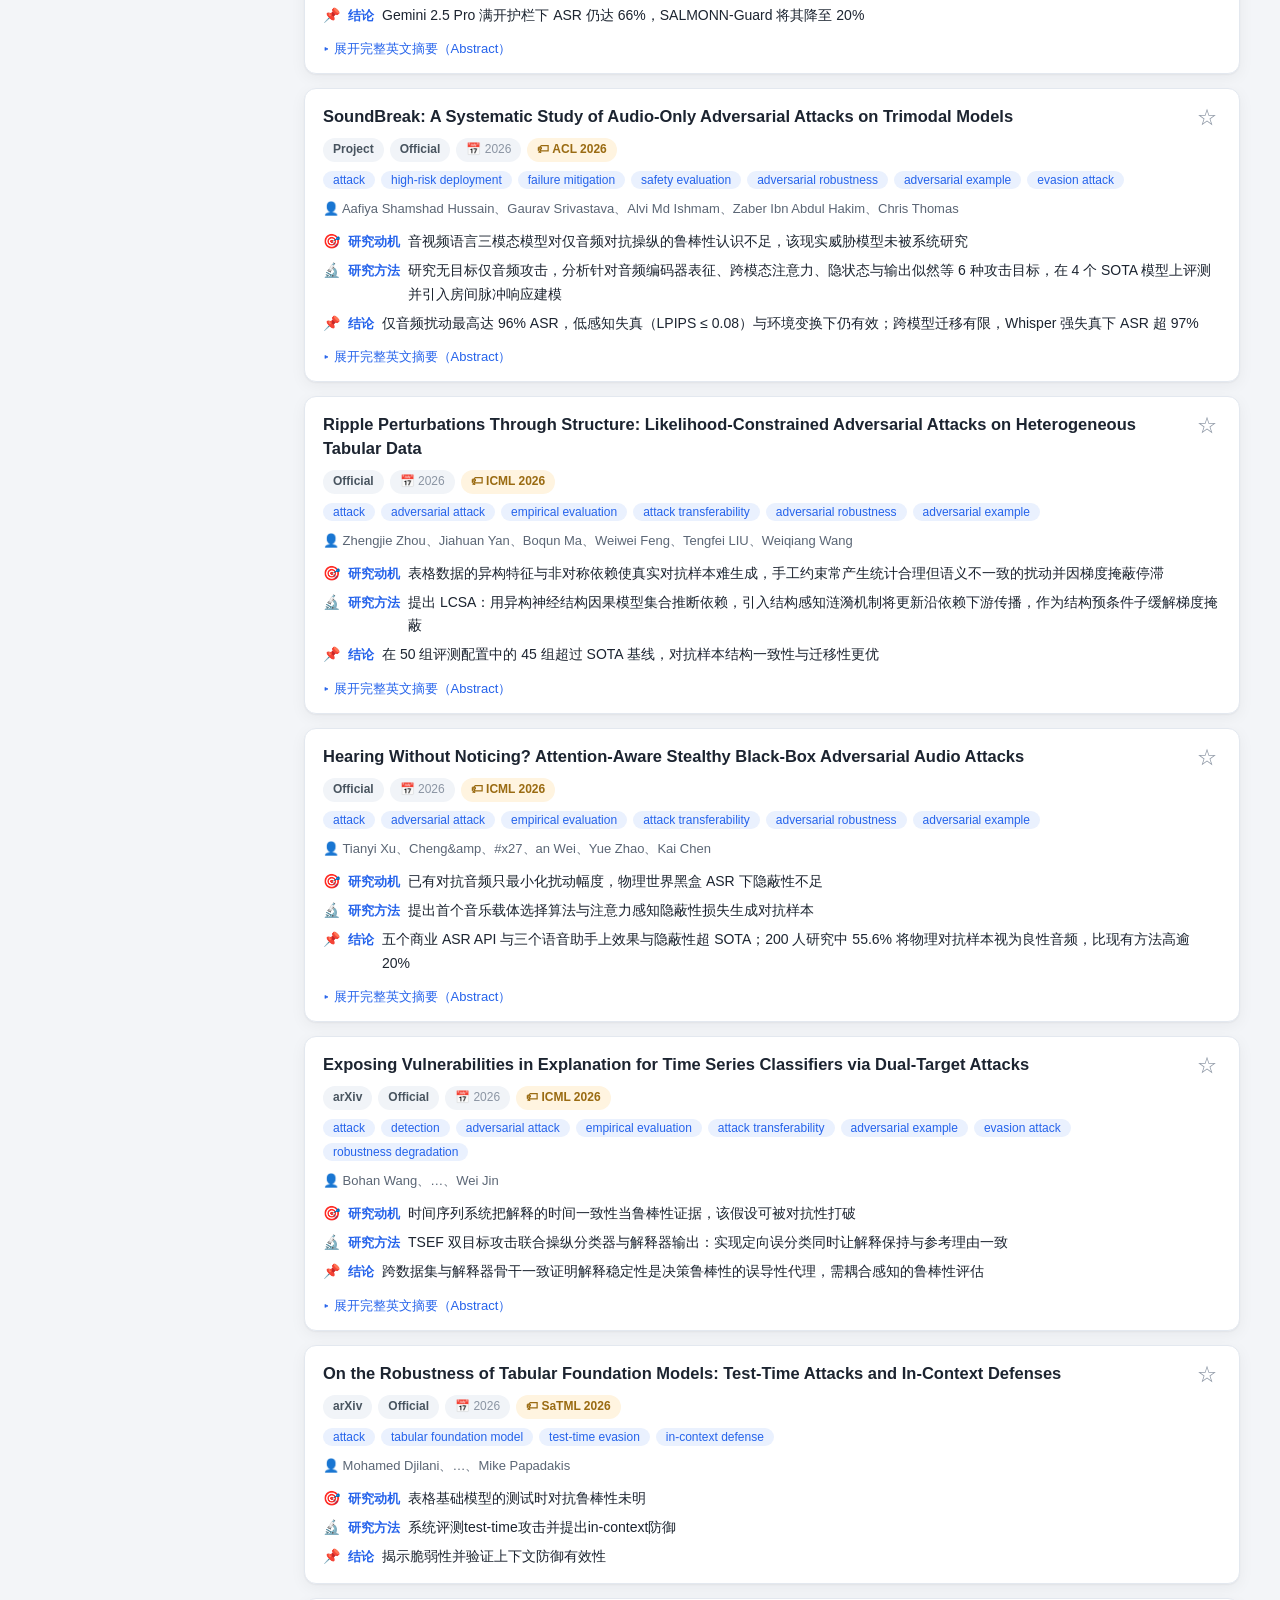
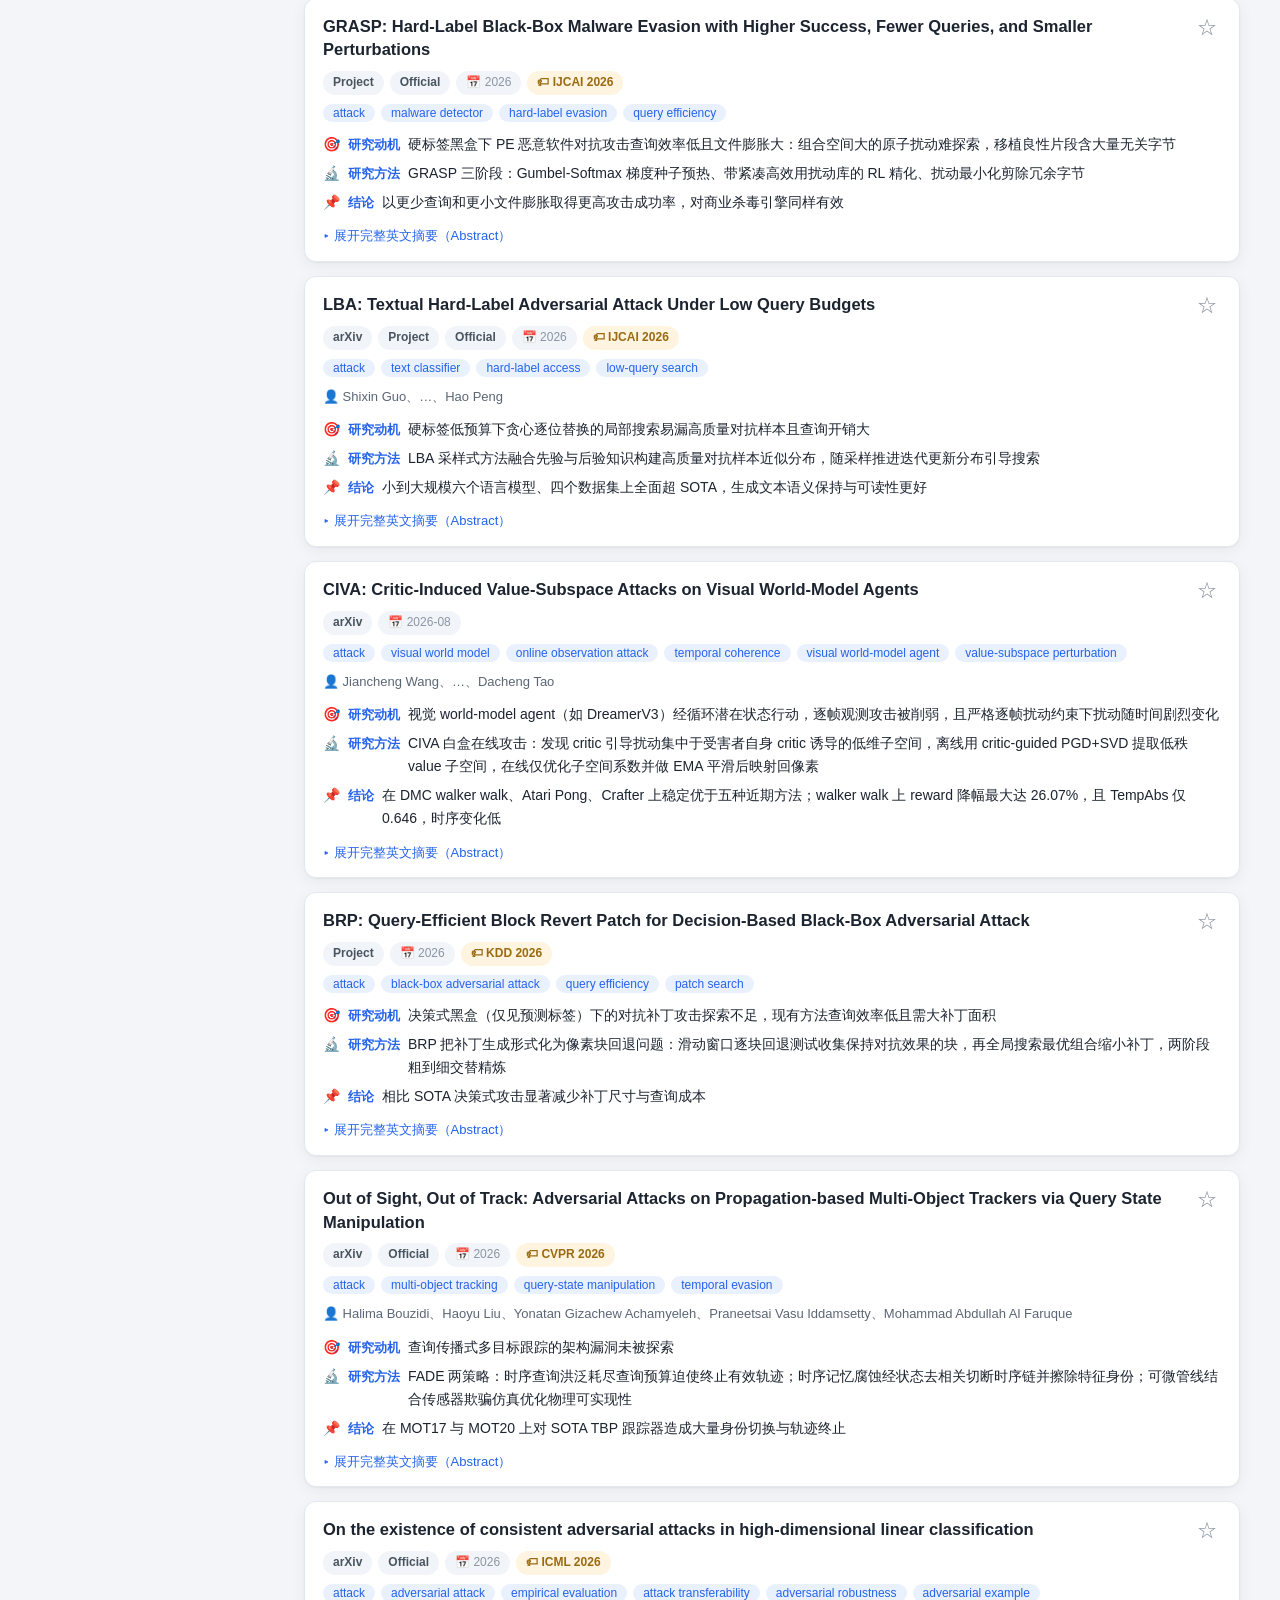
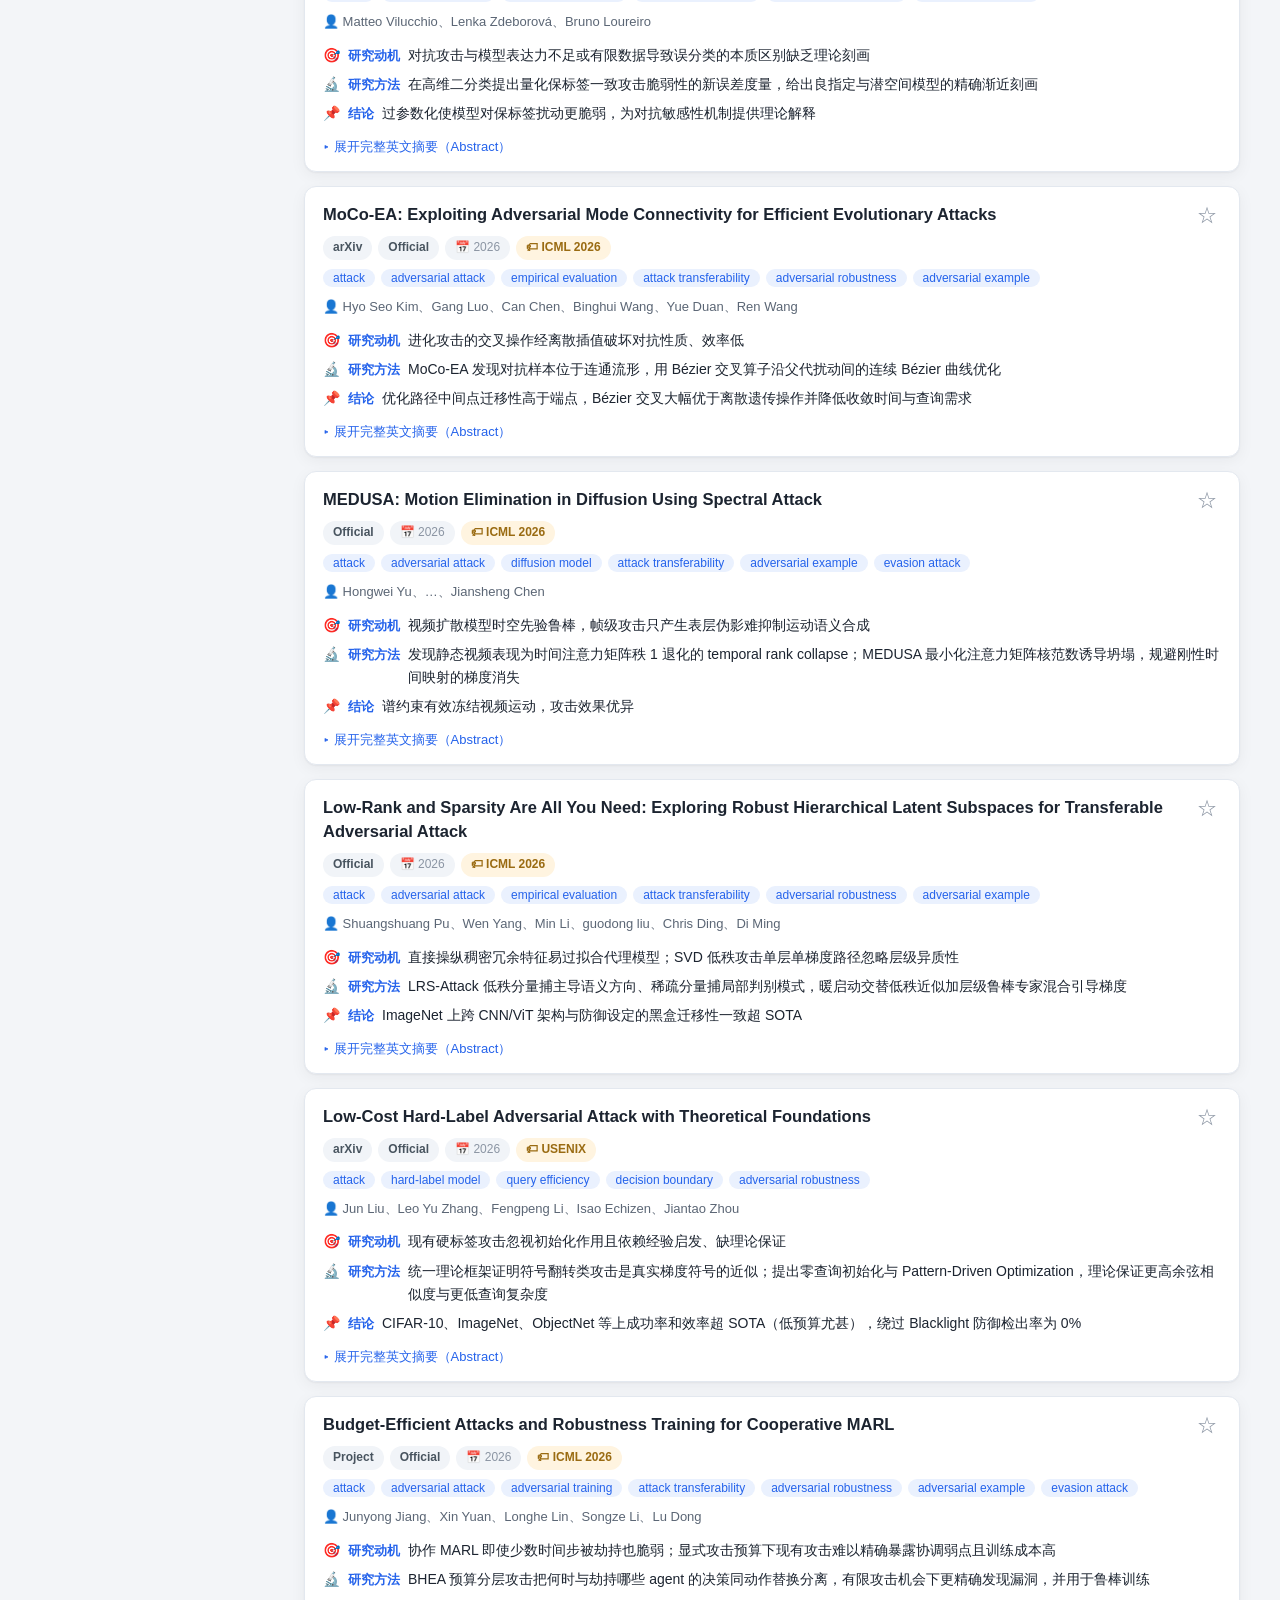
==== commit bdefebe7: "2026-09-11 日报（宽进口径 36 篇三段结构）与阅读站偏好实时记录 - 日报：9.11 收录 36 篇（P1×8 核心收录 / P2×12 核心收录 / P3×16 扩展视野），宽筛 65 " ====
--- a/index.html
+++ b/index.html
@@ -16,6 +16,10 @@
       <div class="topbar-controls">
         <input id="searchBox" type="search" placeholder="搜索标题 / 作者 / 关键词…" autocomplete="off" spellcheck="false">
         <button id="starredToggle" class="chip" title="只看收藏的论文">☆ 只看收藏</button>
+        <button id="starExport" class="chip" title="导出收藏为 JSON 文件">⬇ 导出</button>
+        <button id="starCopy" class="chip" title="复制收藏列表（可直接粘贴给助手）">⧉ 复制</button>
+        <button id="starImport" class="chip" title="从 JSON 文件导入收藏（合并去重）">⬆ 导入</button>
+        <input id="starImportFile" type="file" accept="application/json" hidden>
         <button id="themeToggle" title="切换明暗主题">🌓</button>
       </div>
     </header>
--- a/style.css
+++ b/style.css
@@ -274,3 +274,35 @@
   #searchBox { width: 100%; }
   .topbar-controls { flex-basis: 100%; }
 }
+
+/* domain hierarchy */
+.scope-crumb {
+  margin: 0 0 2px;
+  color: var(--muted, #8a8f98);
+  font-size: 13px;
+}
+.scope-desc {
+  margin: 6px 0 0;
+  max-width: 72ch;
+  color: var(--muted-strong, #5c6370);
+  font-size: 13.5px;
+  line-height: 1.65;
+}
+h2.leaf-title {
+  margin: 34px 0 10px;
+  font-size: 19px;
+  display: flex;
+  align-items: baseline;
+  gap: 8px;
+}
+h3.section-title {
+  margin: 22px 0 8px;
+  font-size: 15.5px;
+  display: flex;
+  align-items: baseline;
+  gap: 8px;
+  opacity: 0.92;
+}
+.nav-group-header.active {
+  font-weight: 700;
+}
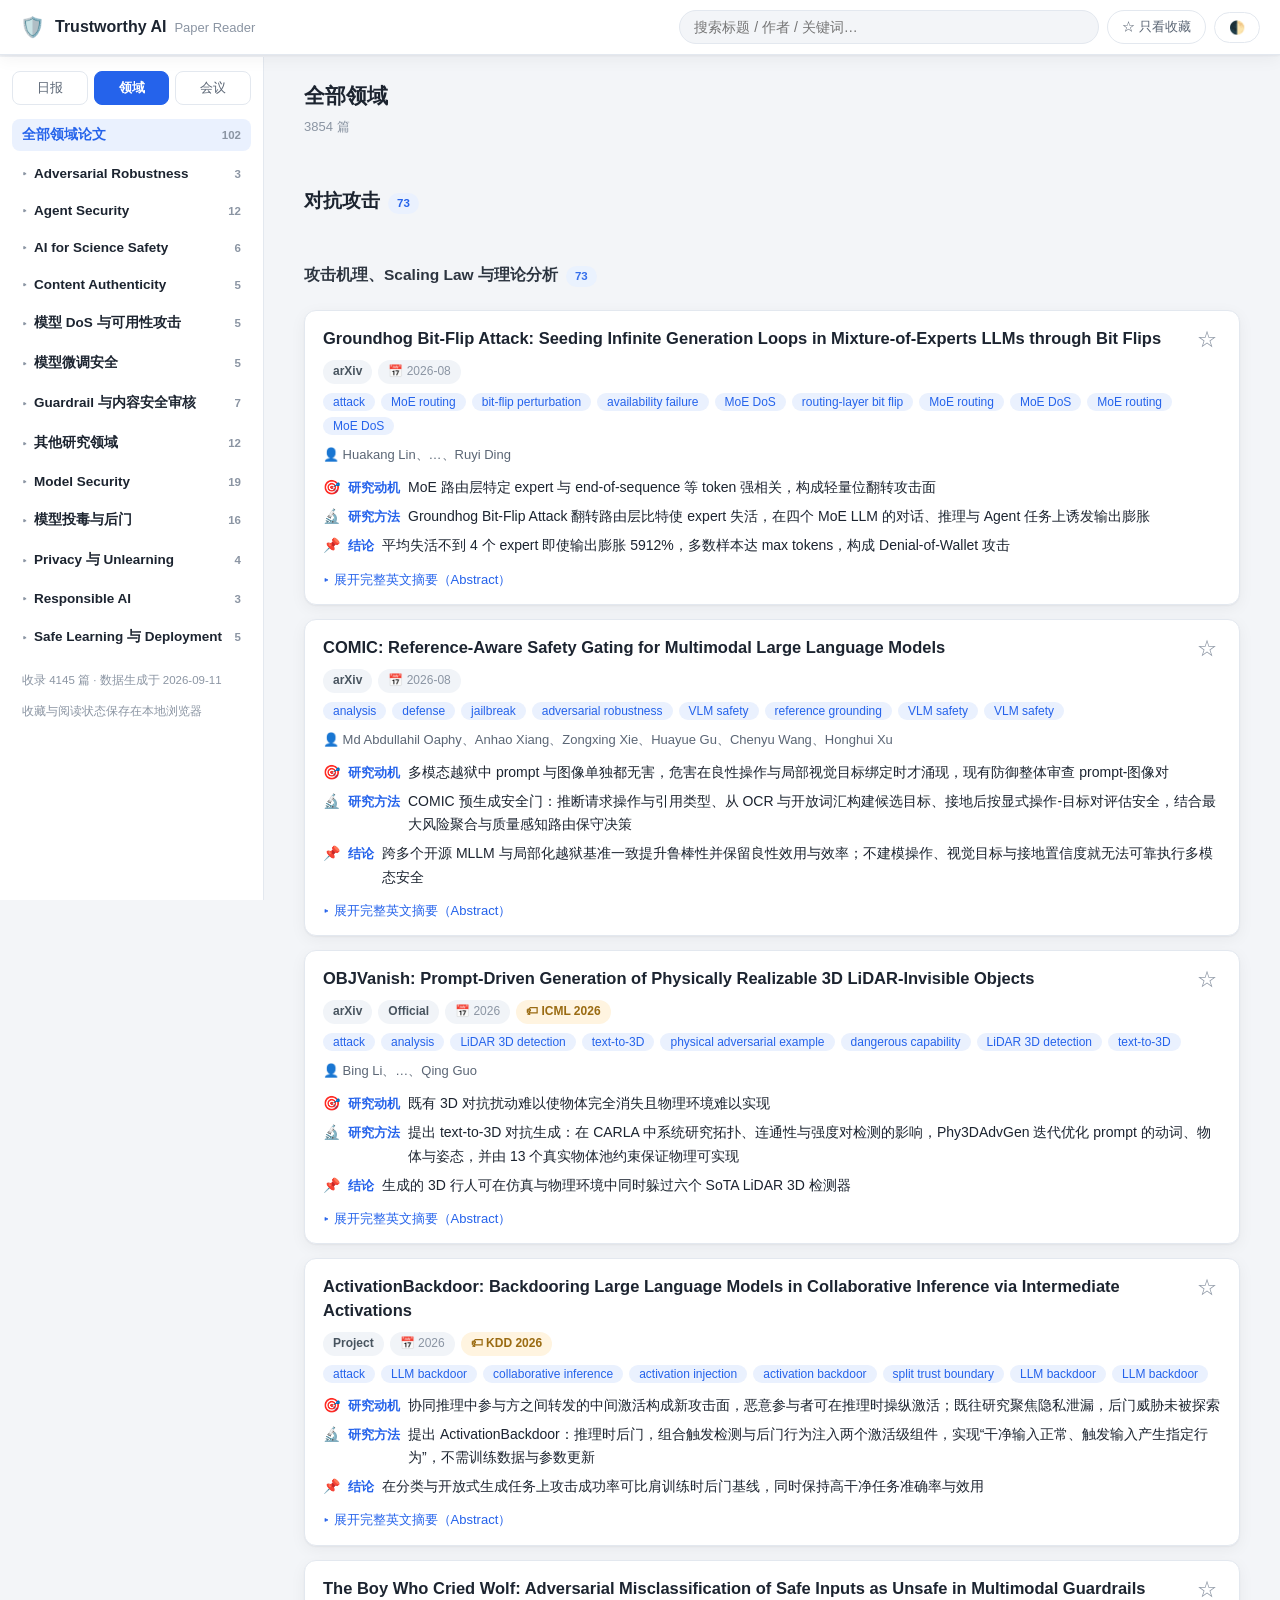
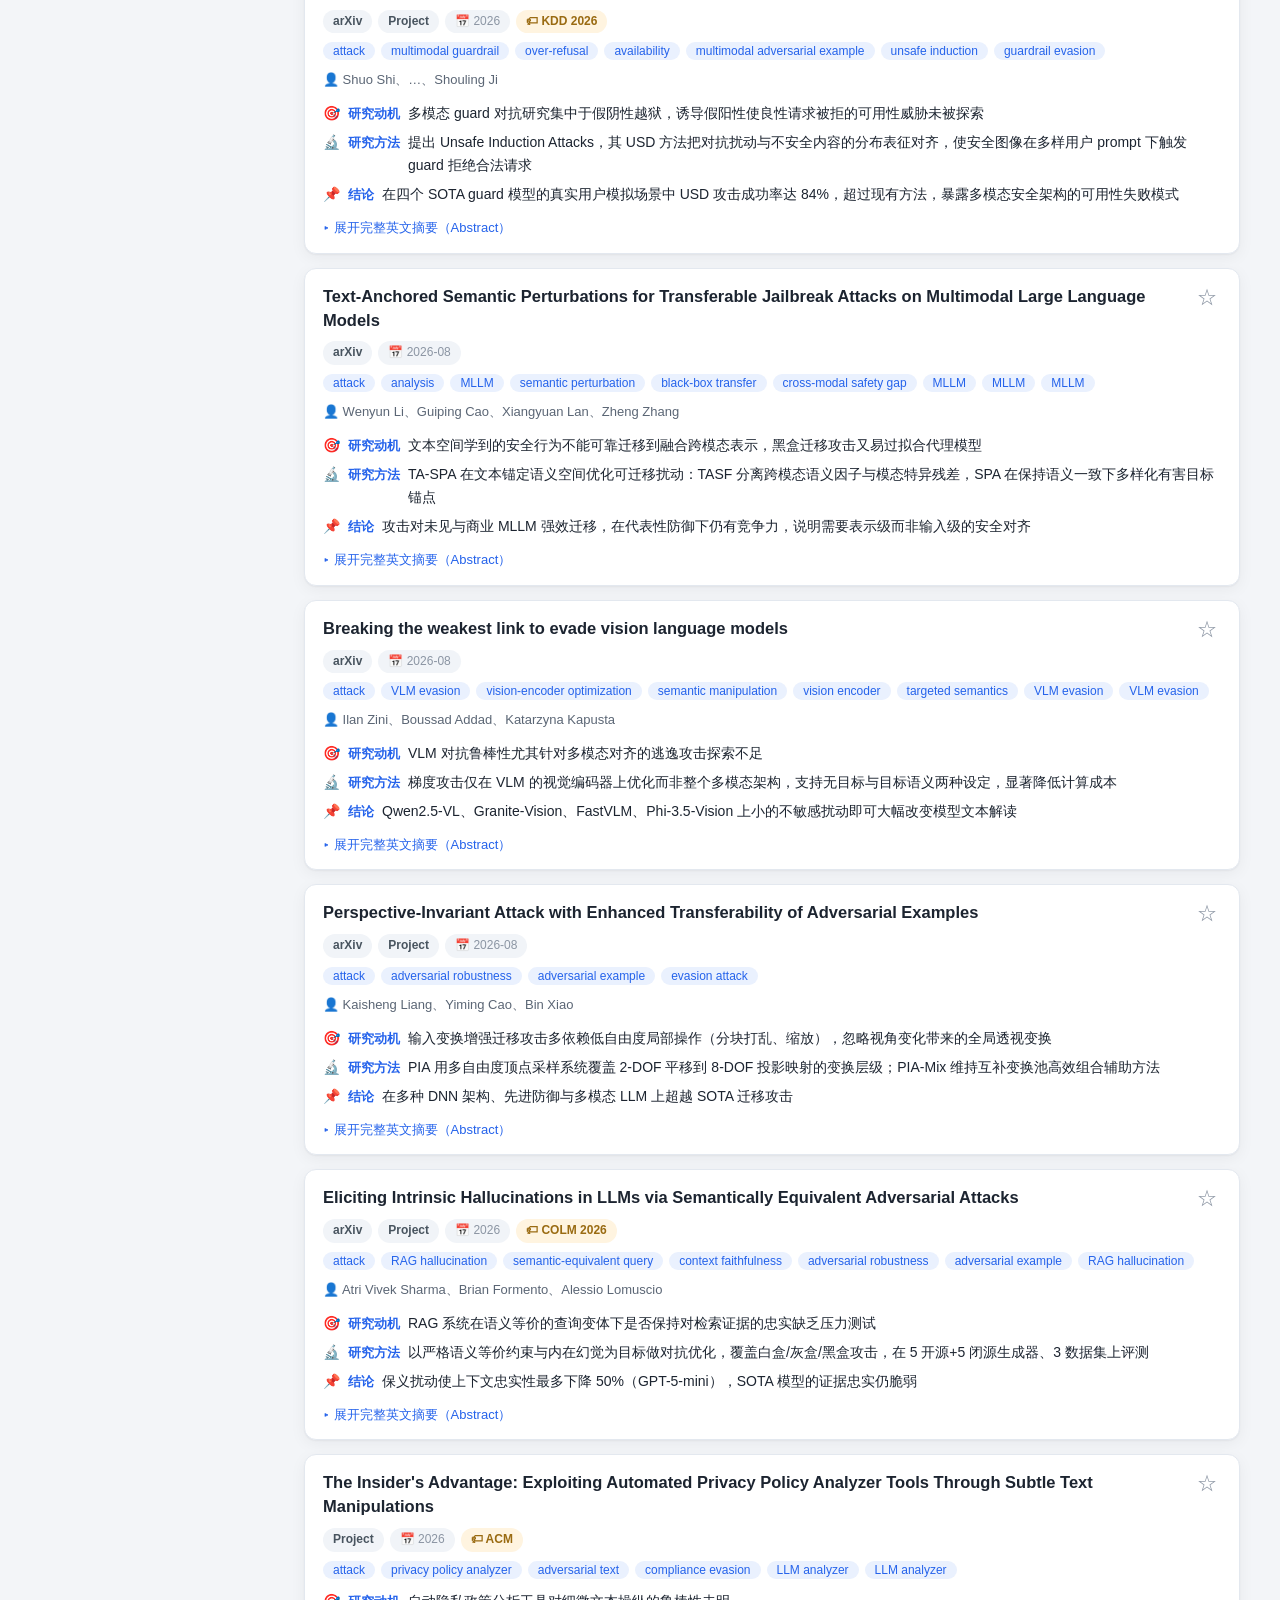
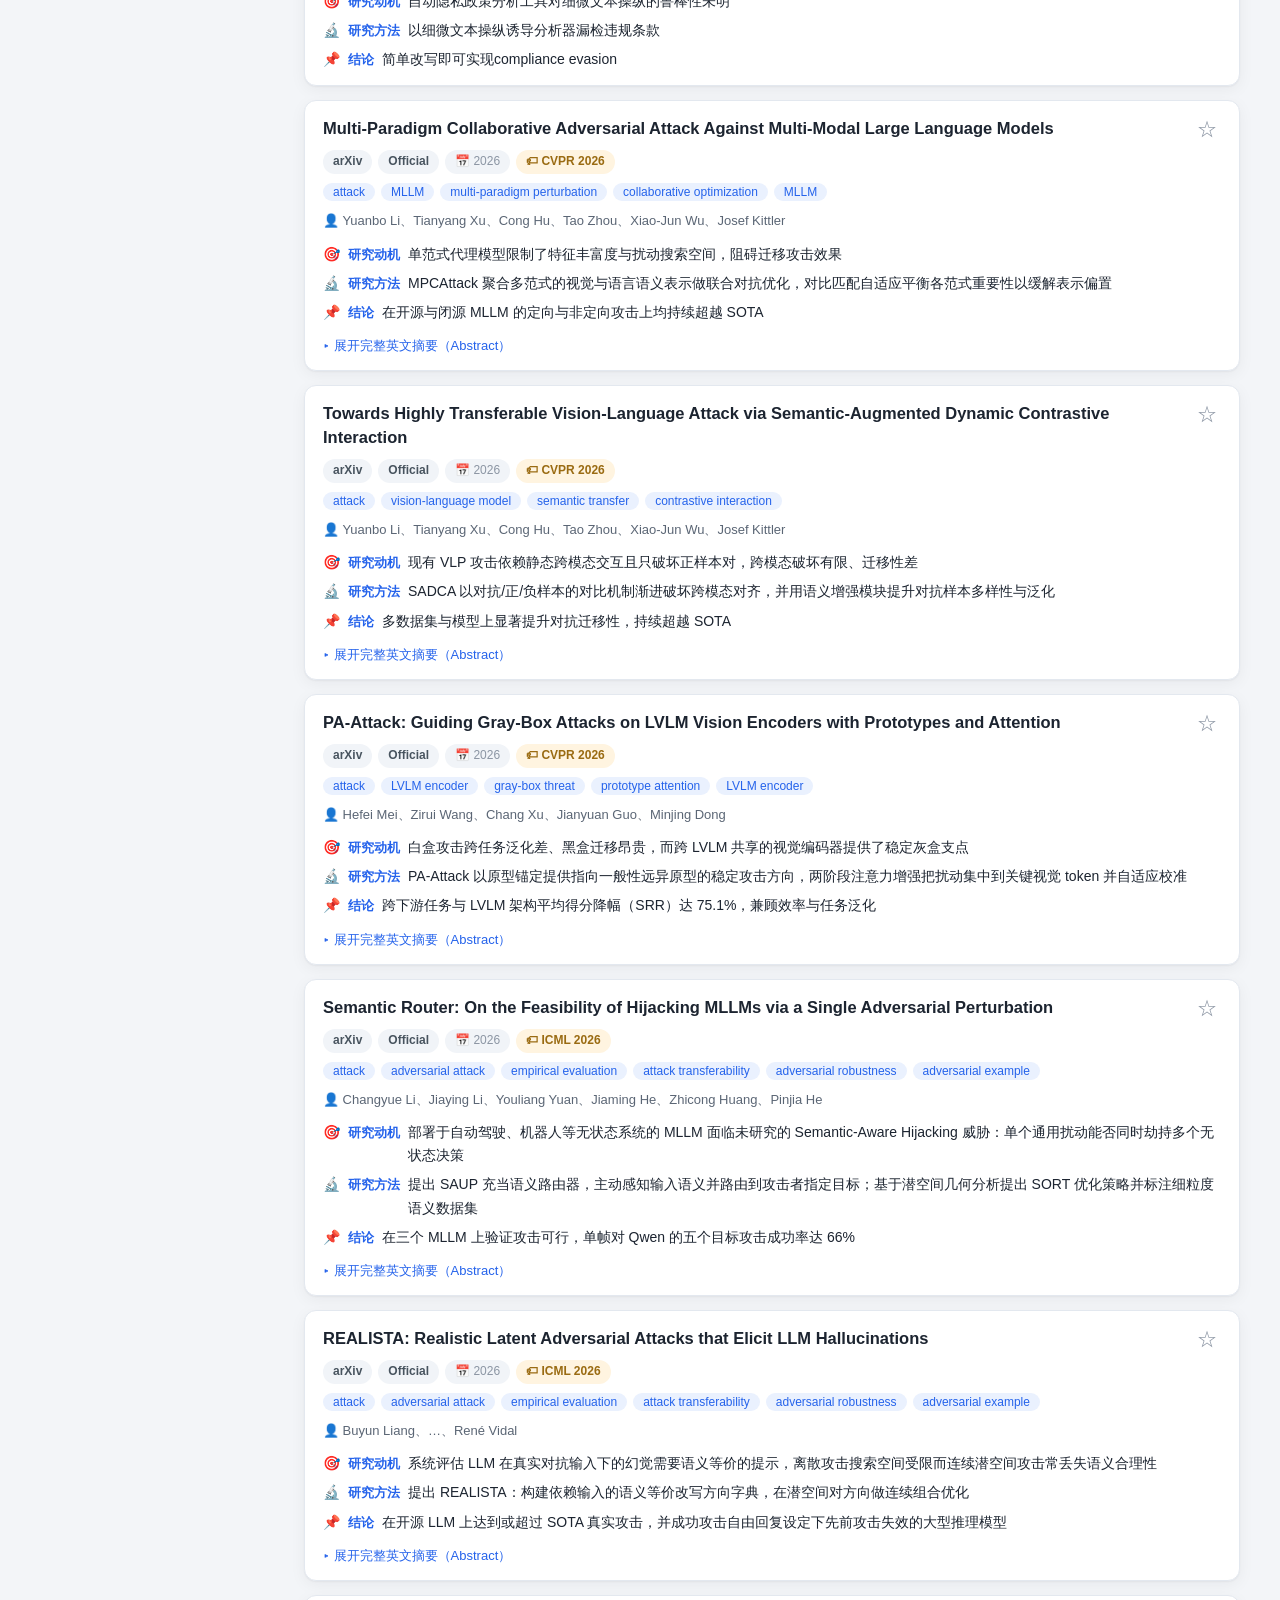
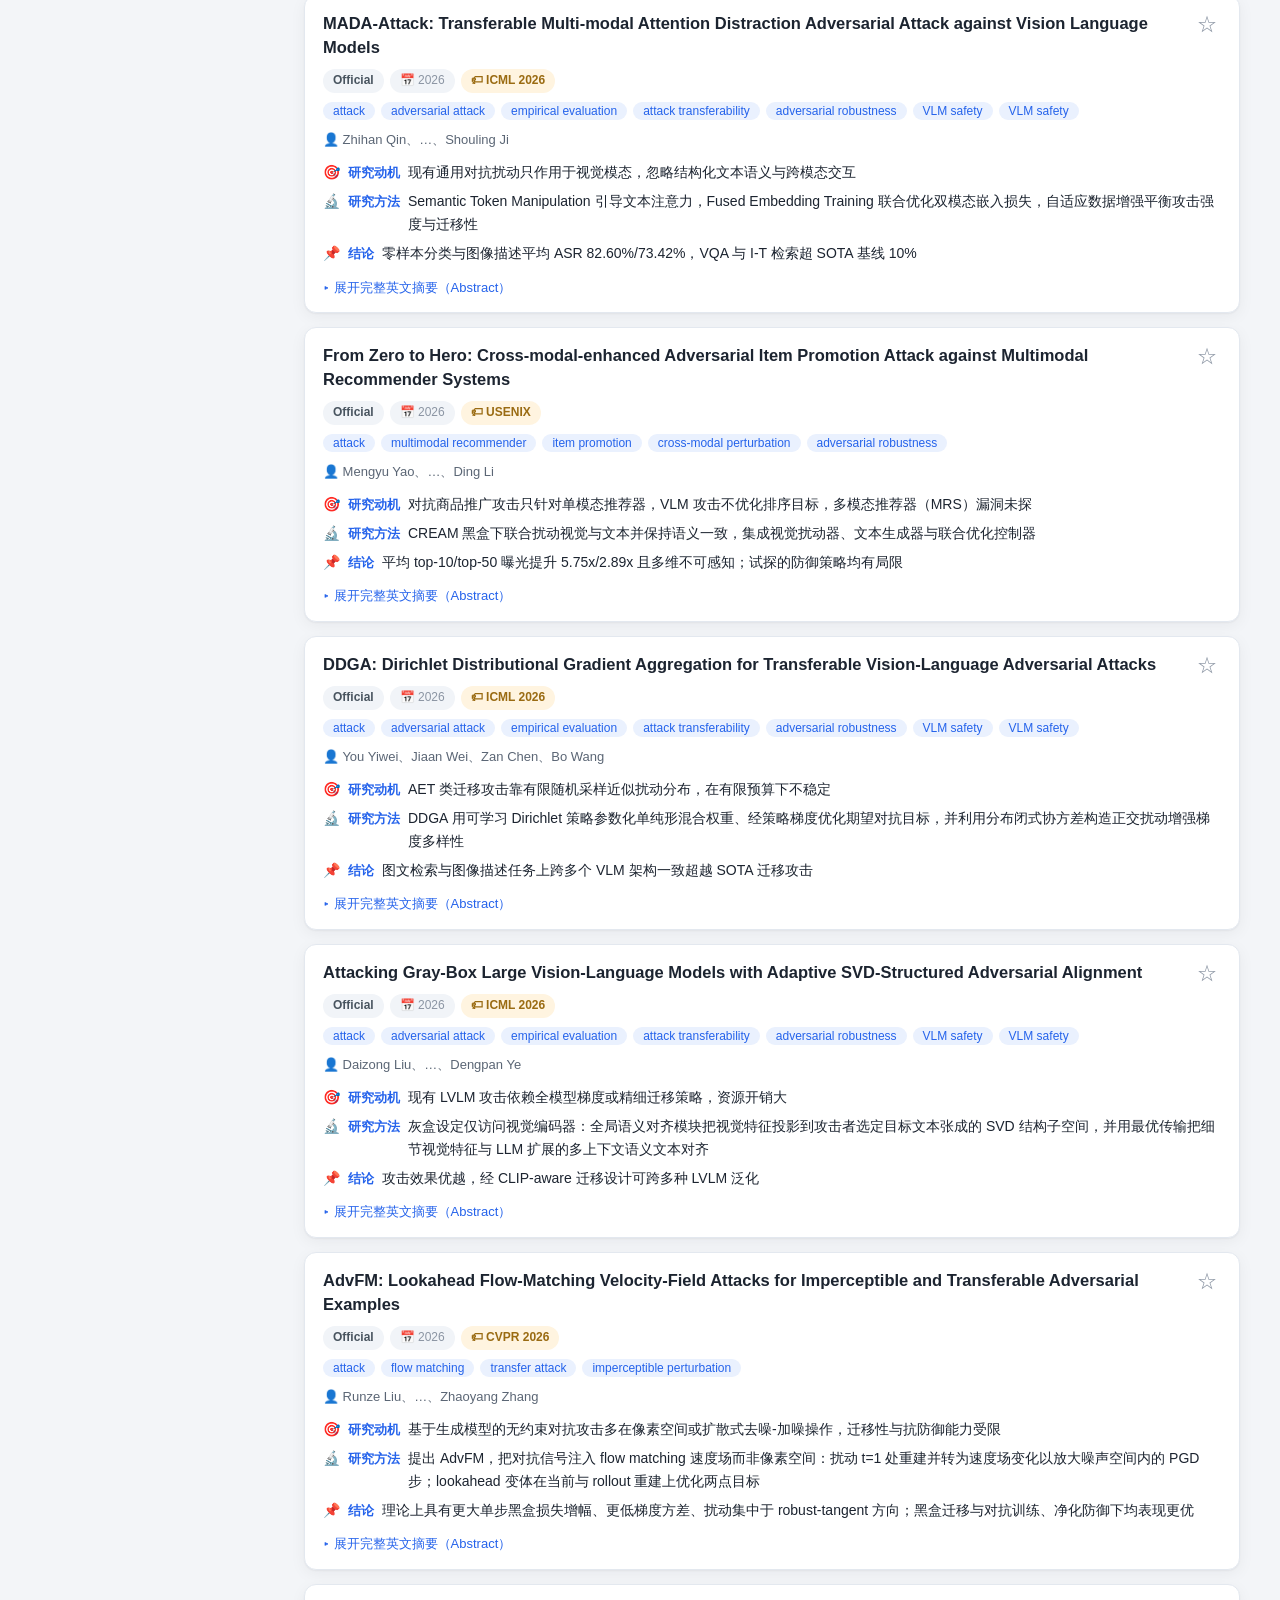
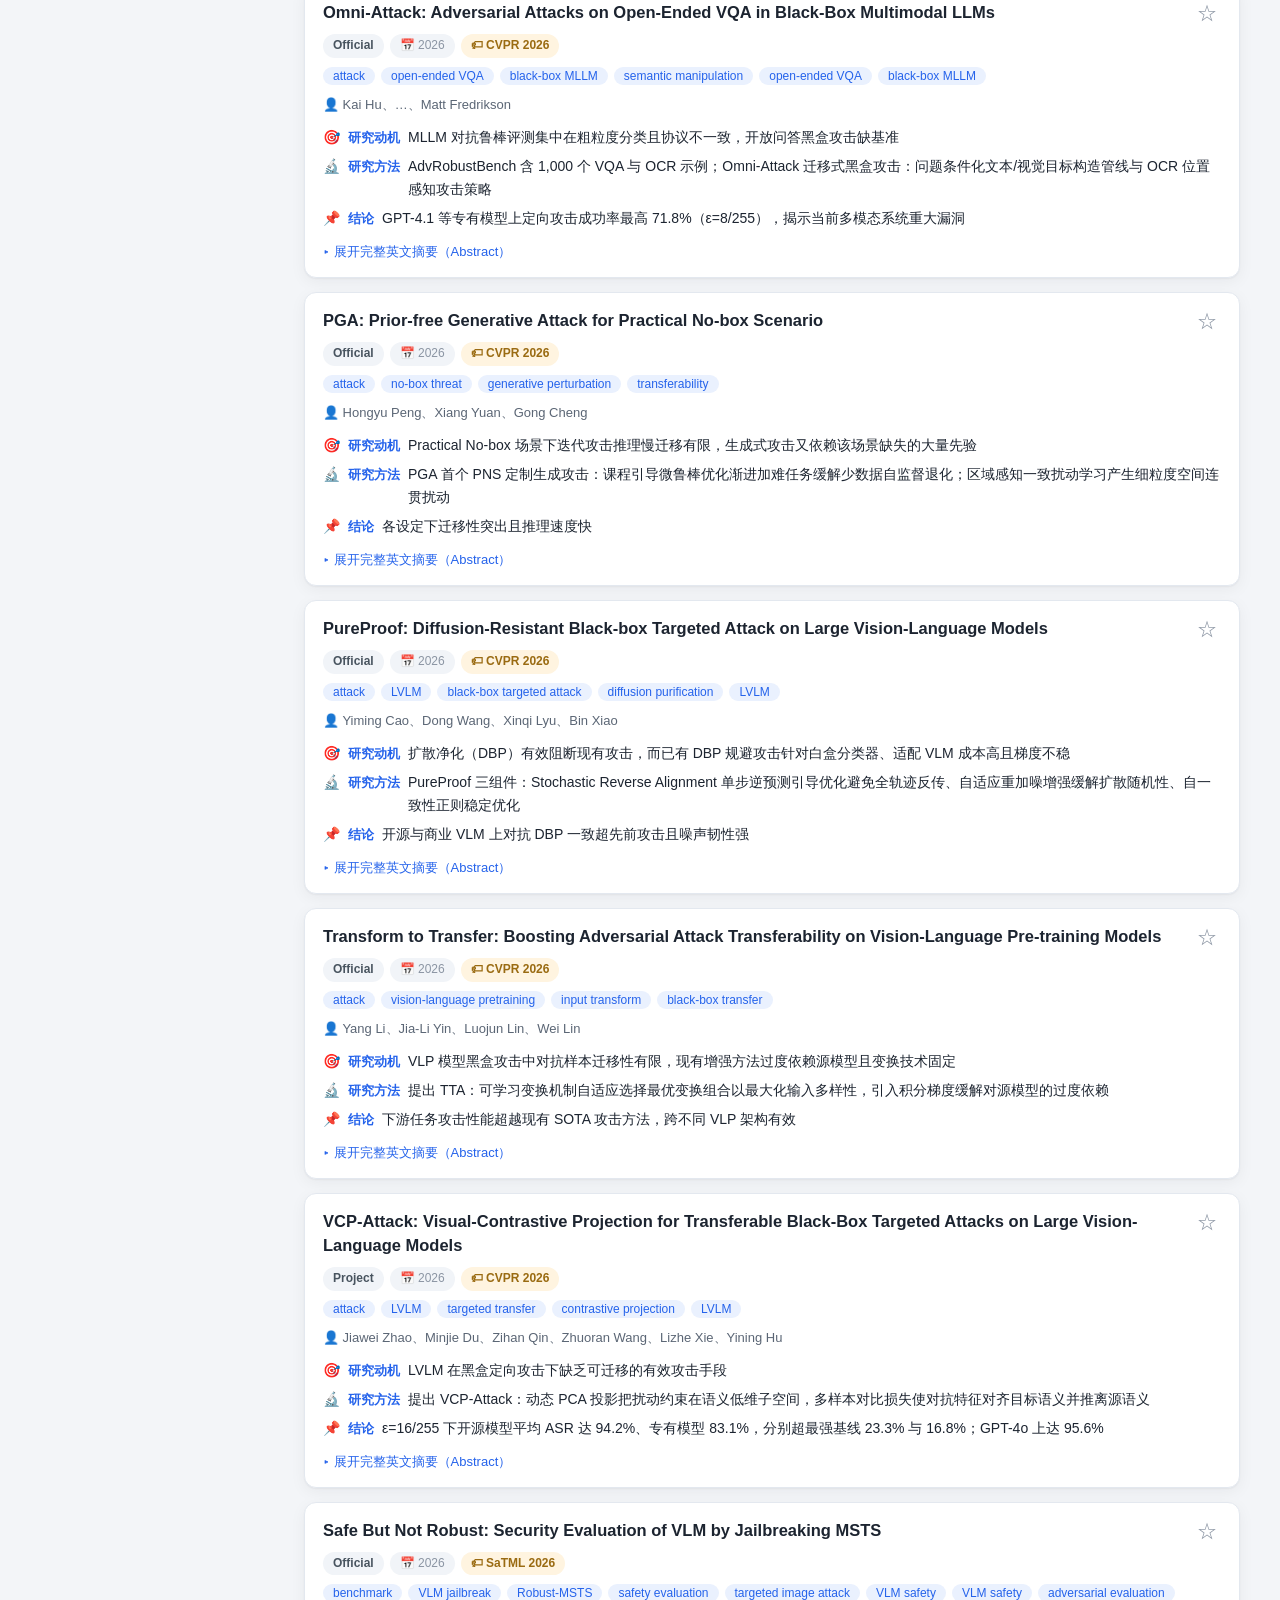
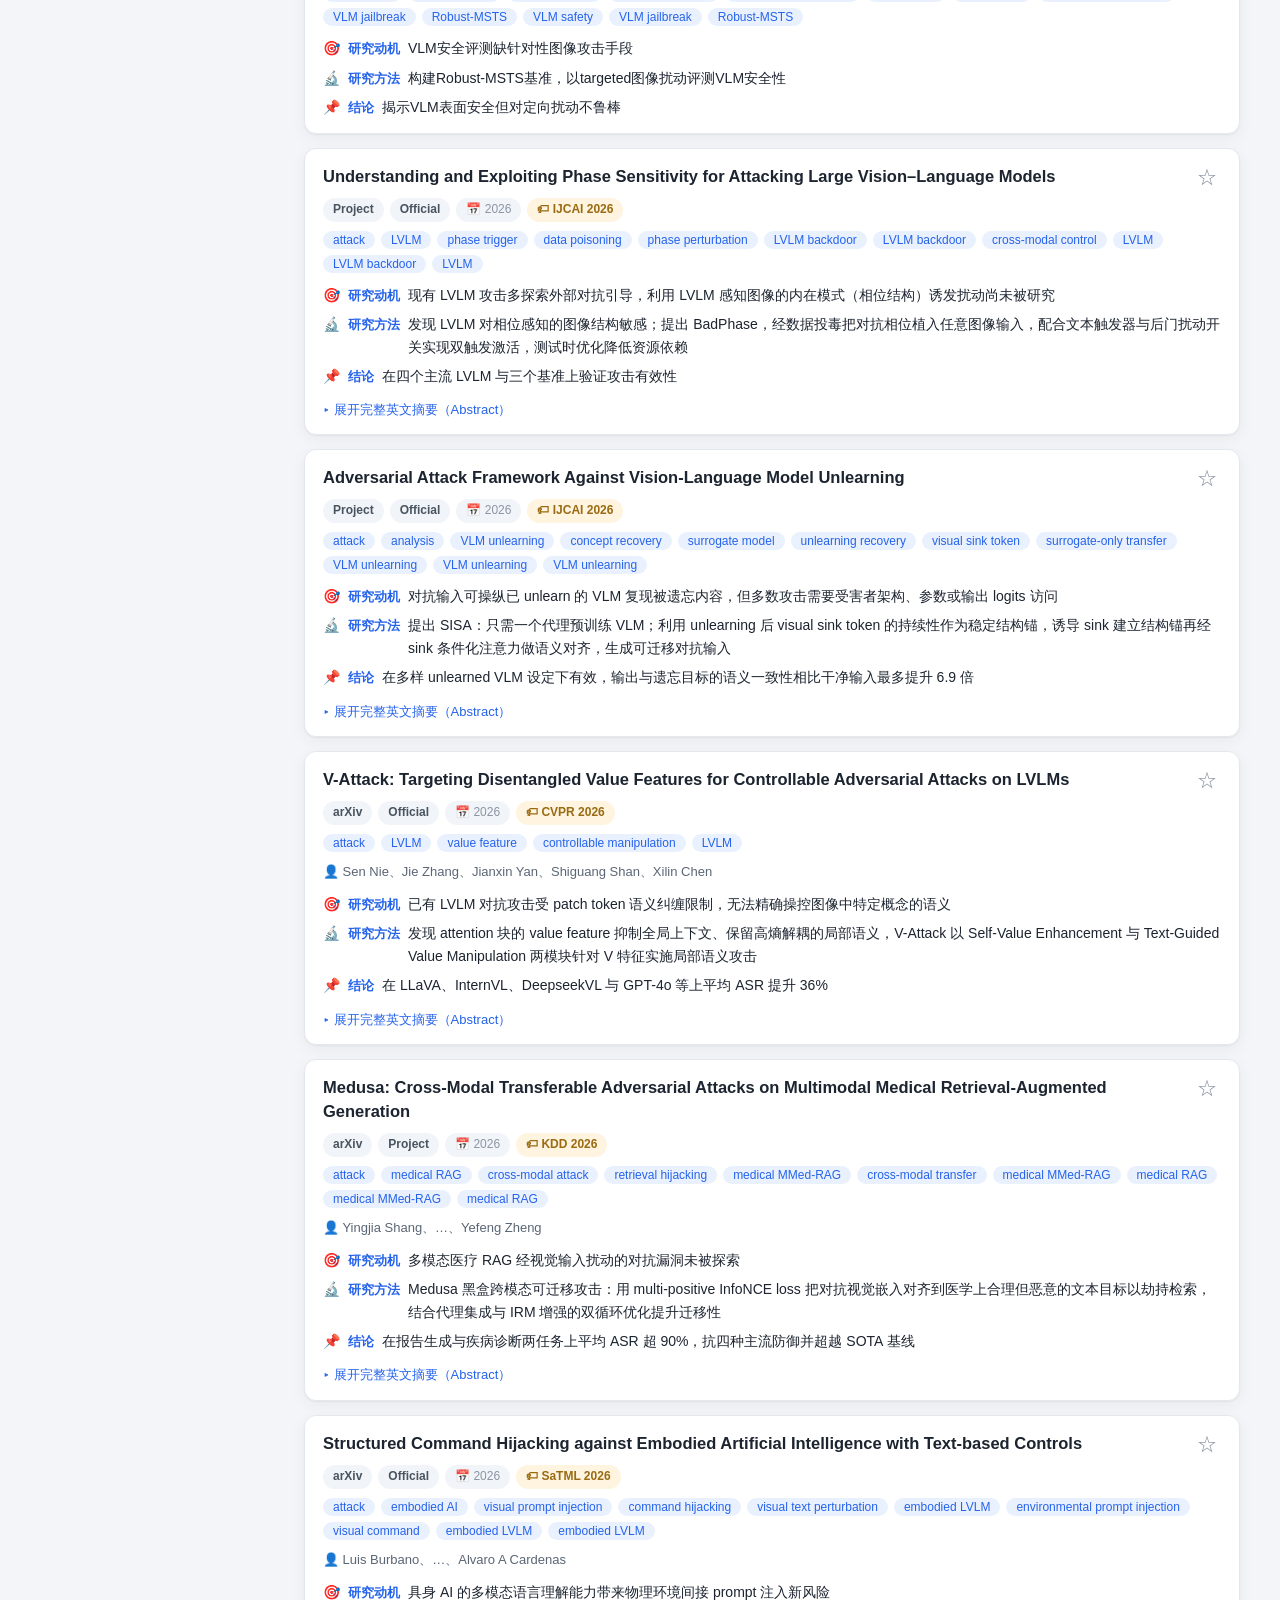
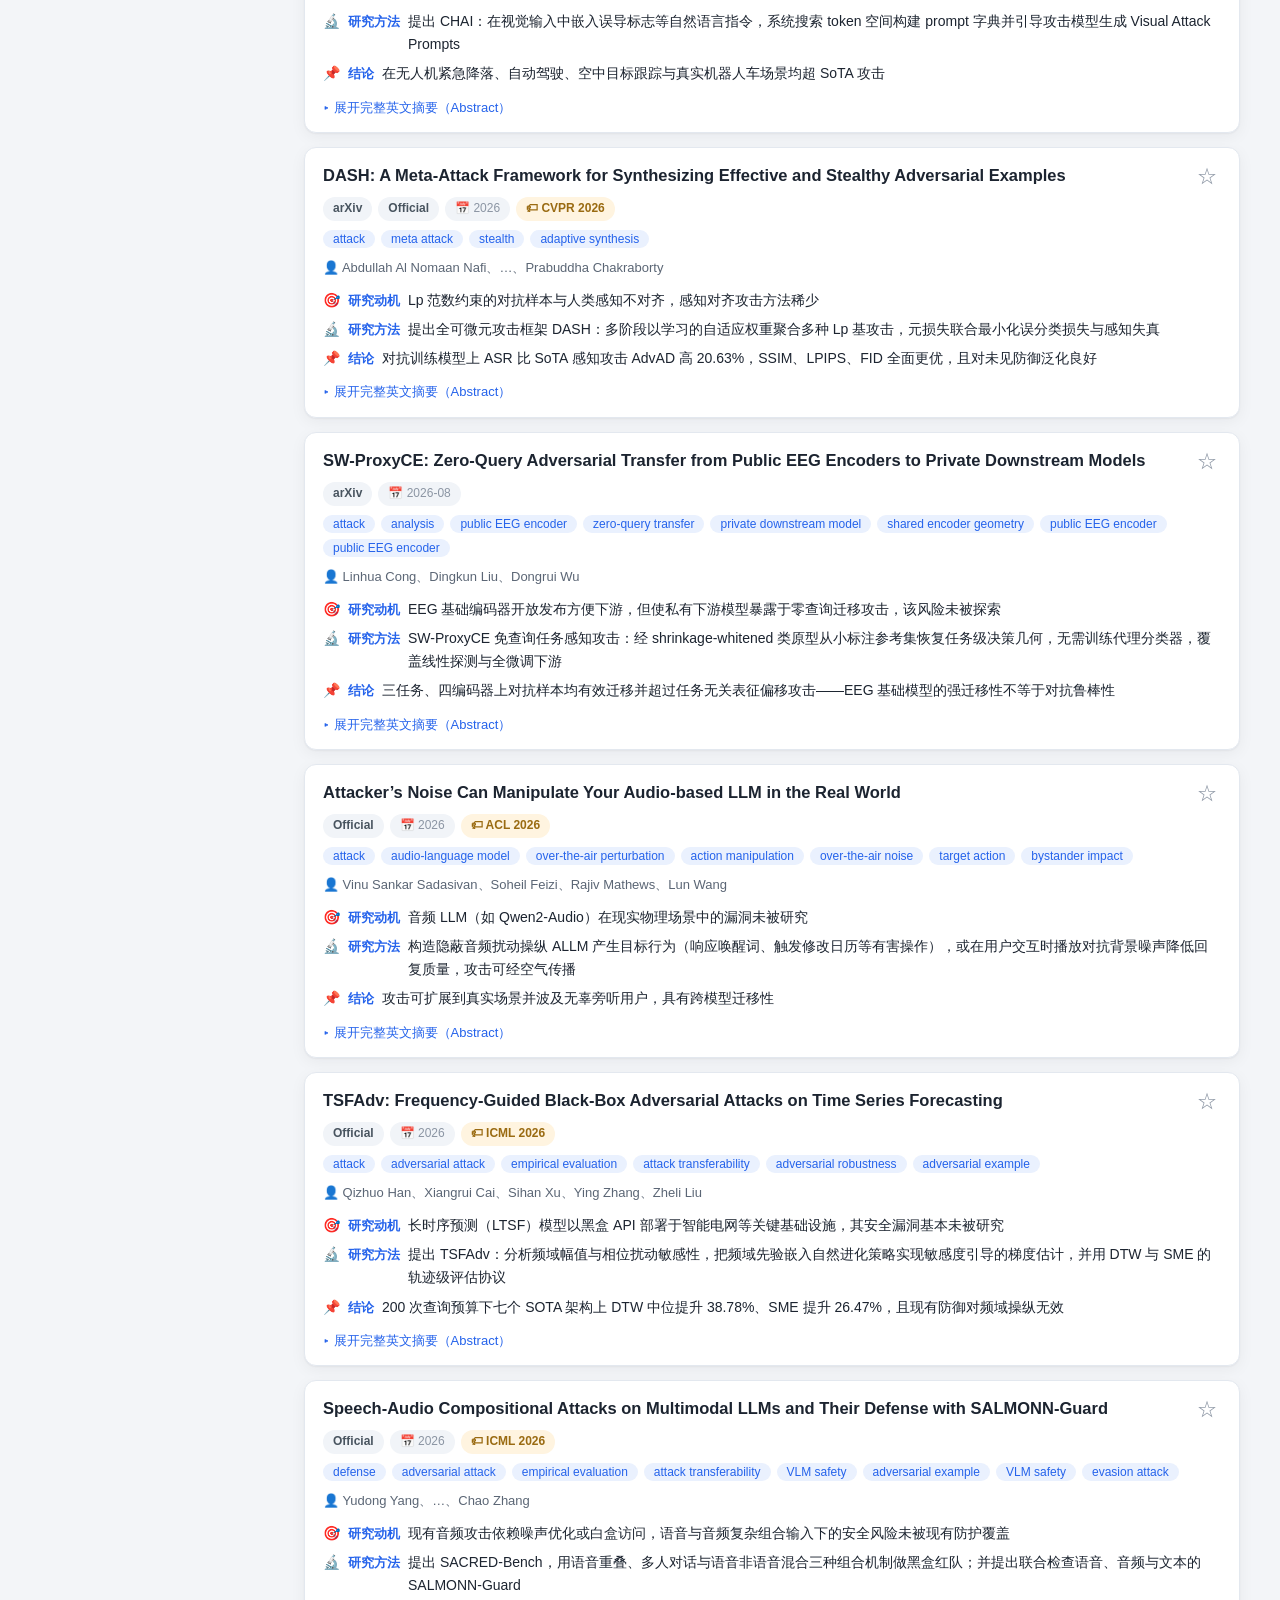
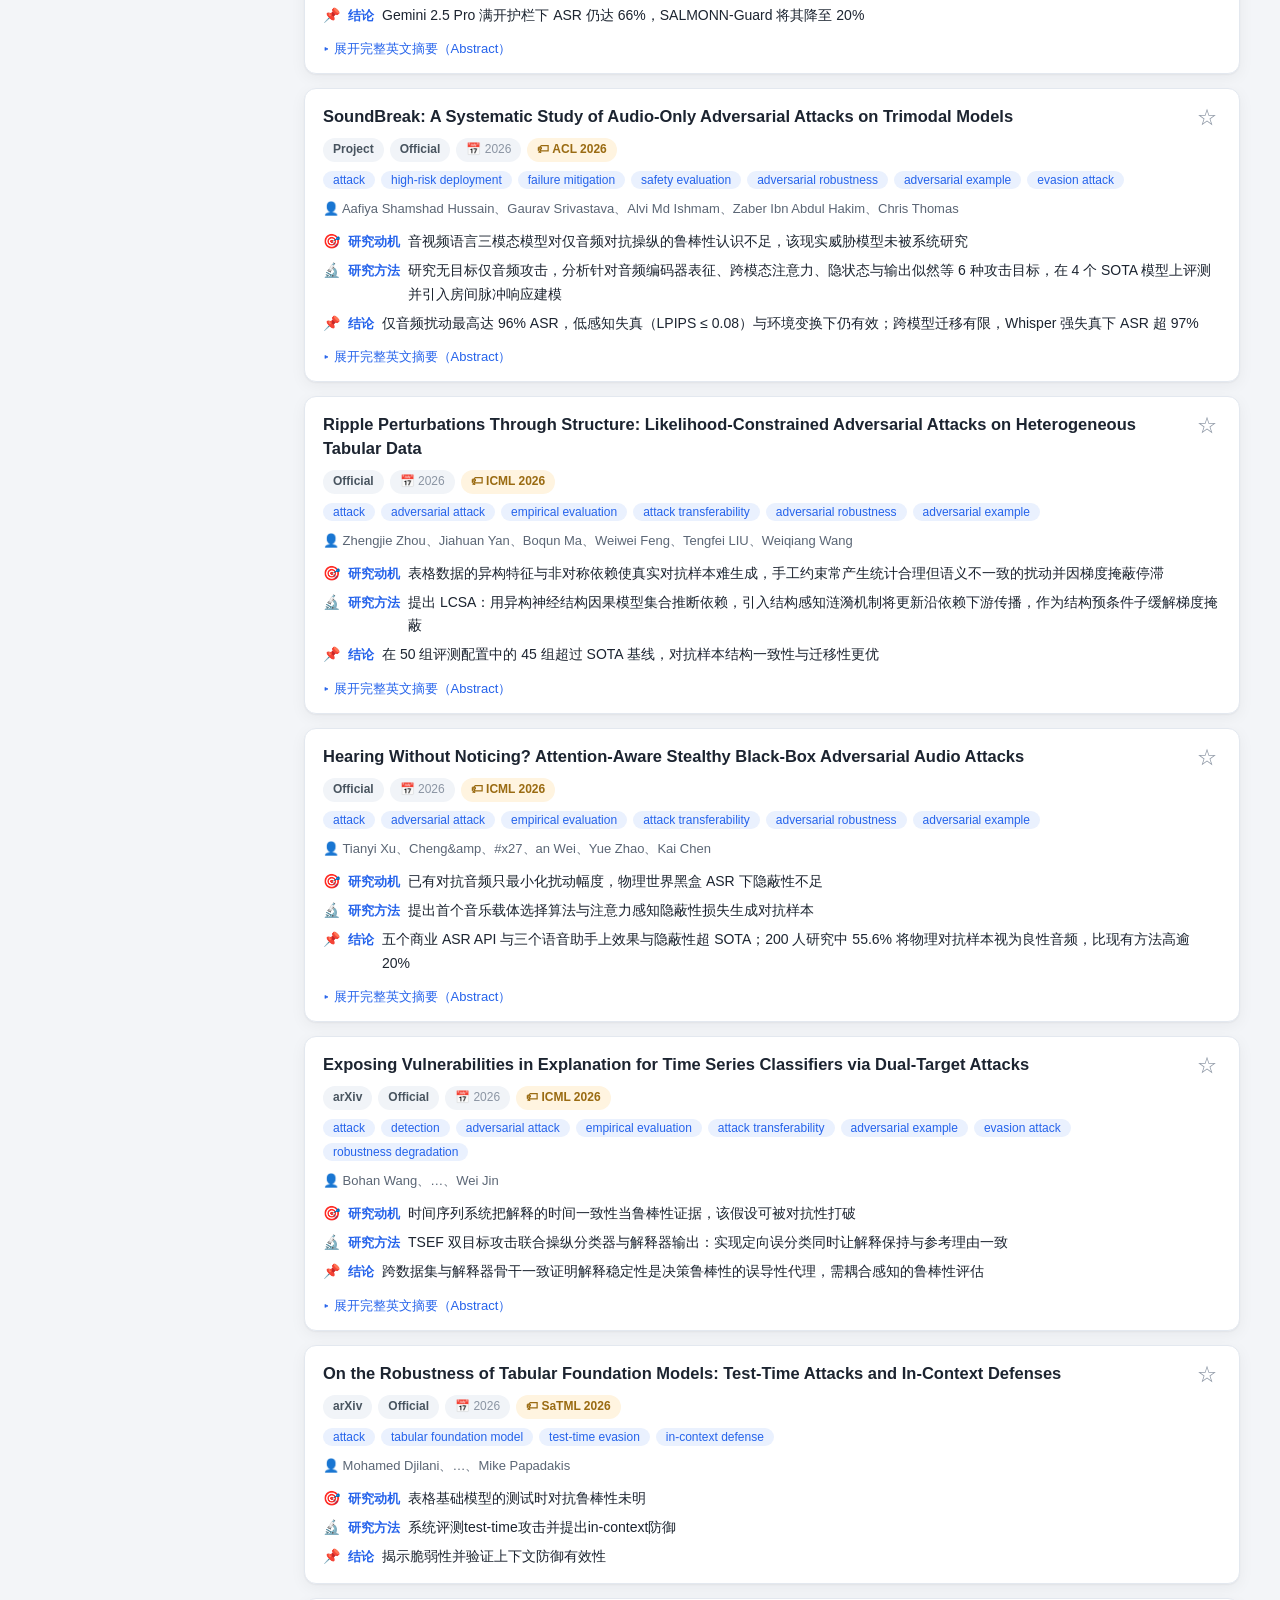
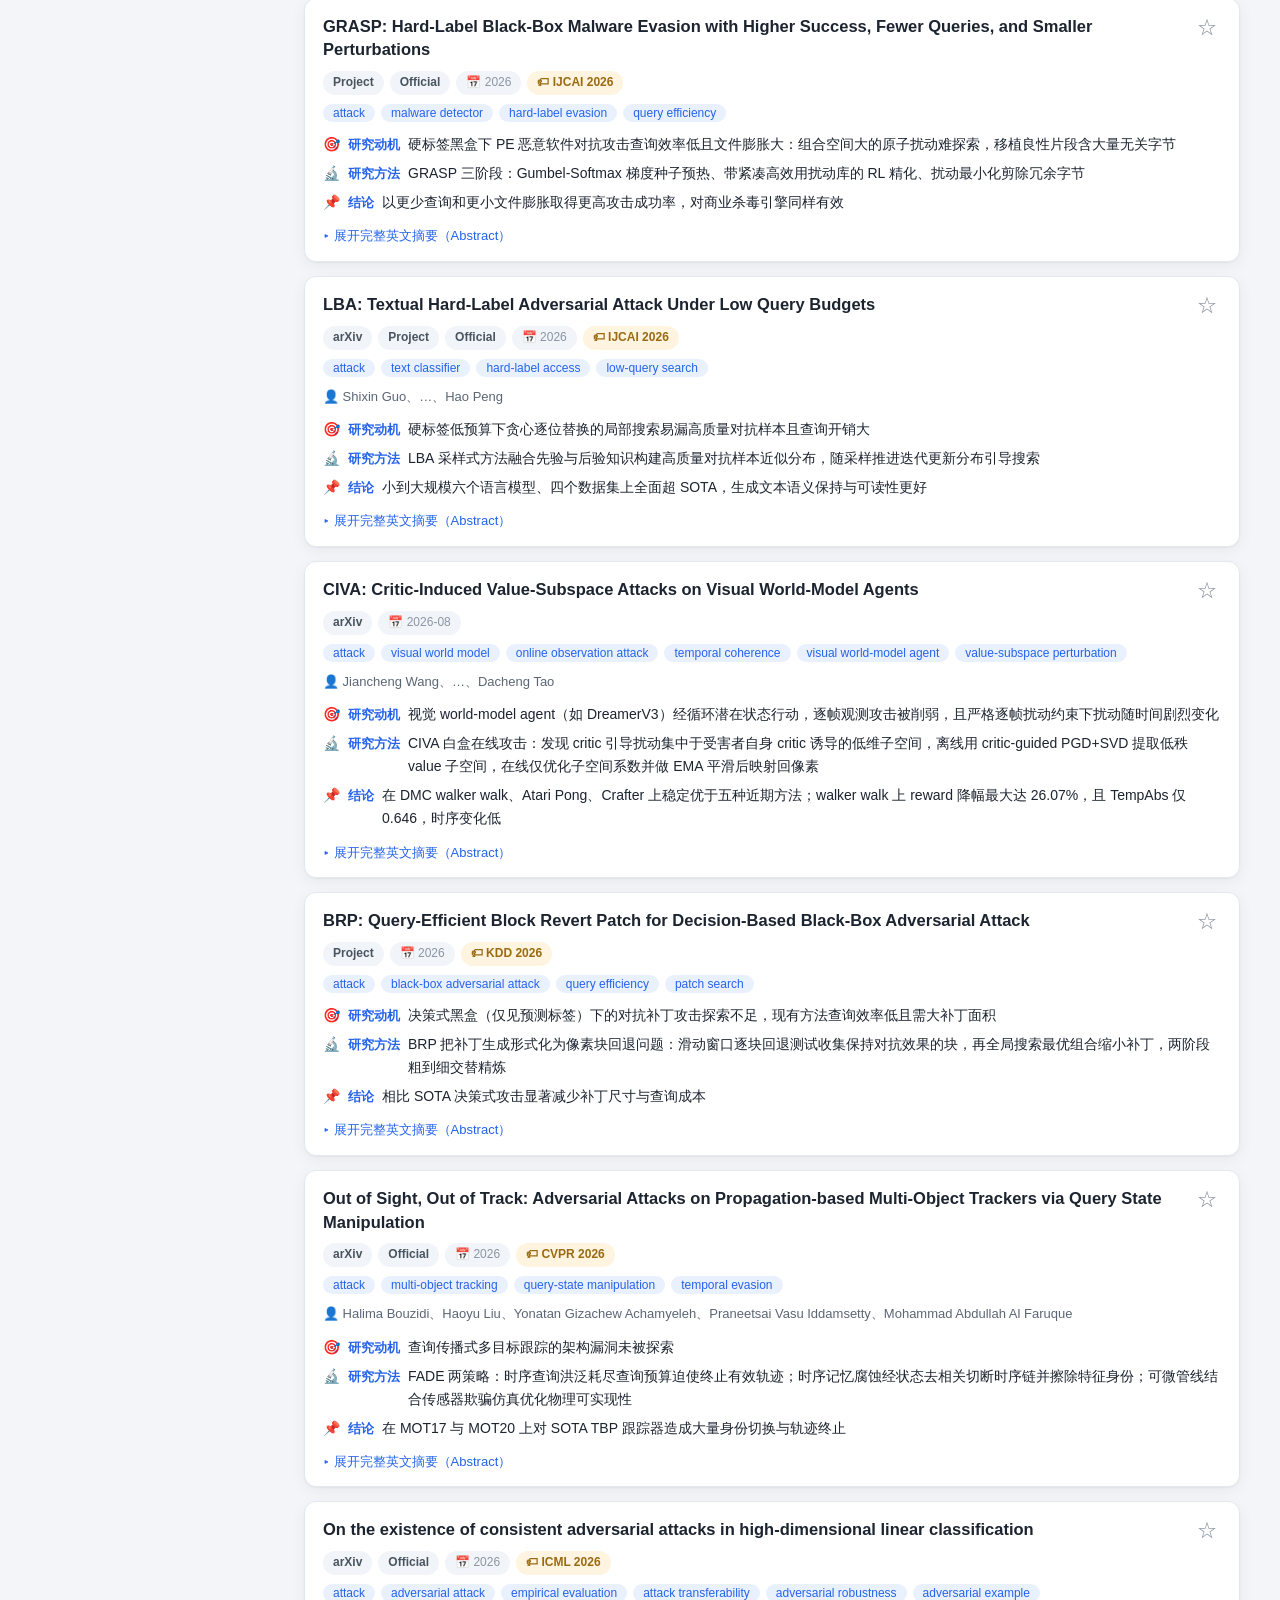
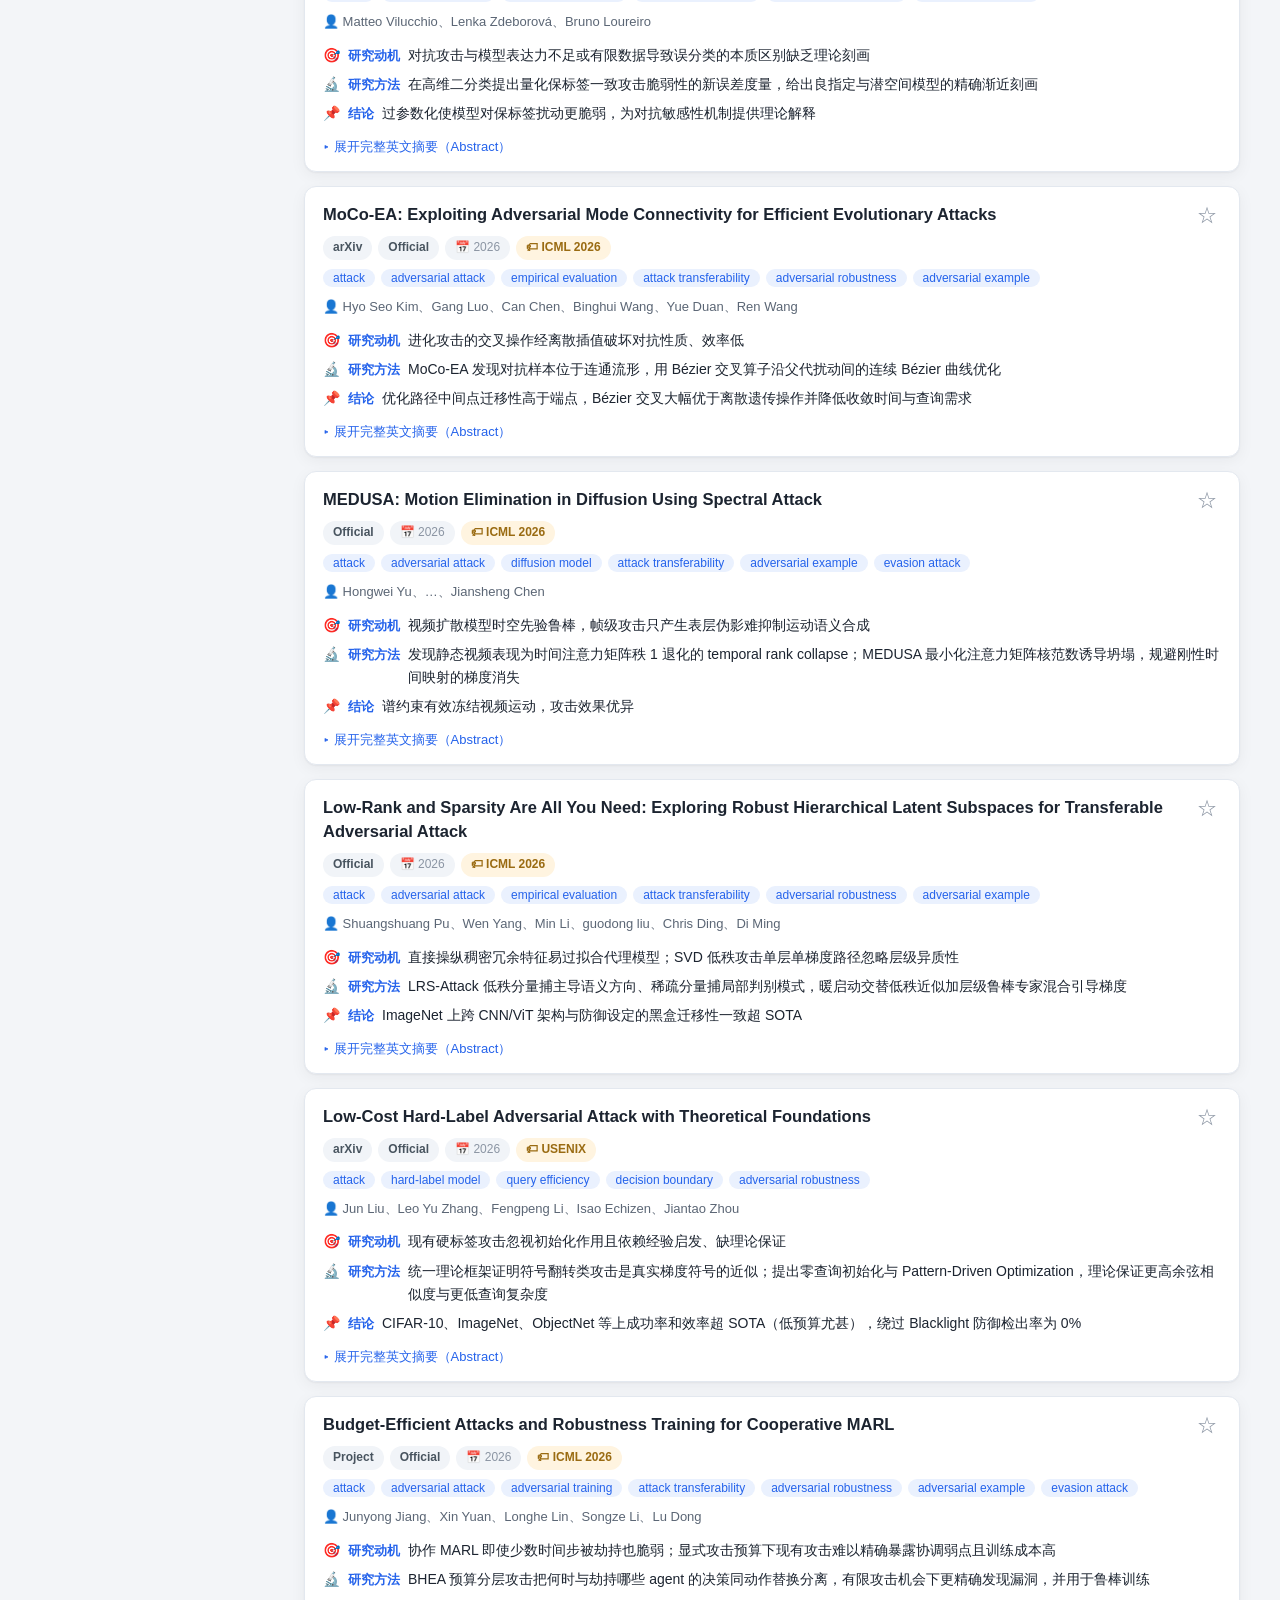
==== commit 9815eabd: "阅读站双版本拆分：公开版（根目录 Pages）与本地版（local-site，不入库） - 公开版：根目录产物不变（无 idea、无收集端，星标仅存浏览器，纯浏览 review 用） - 本地版：lo" ====
--- a/index.html
+++ b/index.html
@@ -16,10 +16,6 @@
       <div class="topbar-controls">
         <input id="searchBox" type="search" placeholder="搜索标题 / 作者 / 关键词…" autocomplete="off" spellcheck="false">
         <button id="starredToggle" class="chip" title="只看收藏的论文">☆ 只看收藏</button>
-        <button id="starExport" class="chip" title="导出收藏为 JSON 文件">⬇ 导出</button>
-        <button id="starCopy" class="chip" title="复制收藏列表（可直接粘贴给助手）">⧉ 复制</button>
-        <button id="starImport" class="chip" title="从 JSON 文件导入收藏（合并去重）">⬆ 导入</button>
-        <input id="starImportFile" type="file" accept="application/json" hidden>
         <button id="themeToggle" title="切换明暗主题">🌓</button>
       </div>
     </header>
@@ -29,6 +25,7 @@
         <nav class="view-tabs" id="viewTabs">
           <button data-view="daily">日报</button>
           <button data-view="domains" class="active">领域</button>
+          <button data-view="idea" title="仅本地构建包含" hidden>想法</button>
           <button data-view="conferences">会议</button>
         </nav>
         <div id="navTree" class="nav-tree" aria-label="浏览导航"></div>
